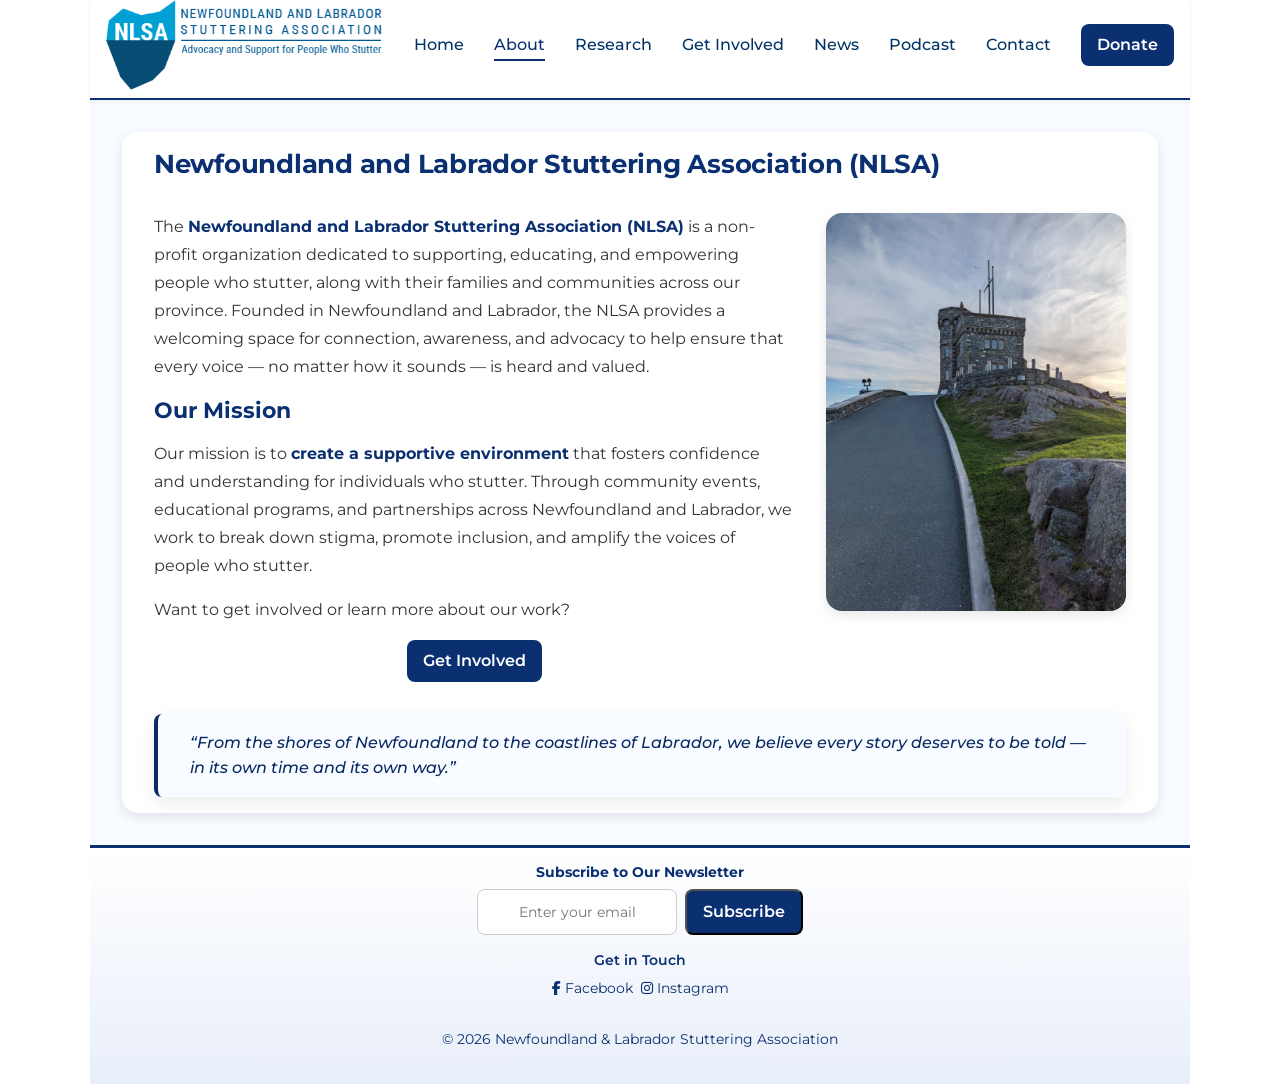
==== static/about.html @ 8cade49e "Enhance site SEO: add JSON-LD structured data" ====
<!doctype html>
<html lang="en">
  <head>
    <meta charset="UTF-8" />
    <meta name="viewport" content="width=device-width, initial-scale=1.0" />

    <!-- Core SEO Meta (About Page) -->
    <meta
      name="description"
      content="Learn about the Newfoundland and Labrador Stuttering Association (NLSA), a non-profit supporting people who stutter through advocacy, education, and community programs."
    />

    <meta
      name="author"
      content="Newfoundland and Labrador Stuttering Association"
    />

    <!-- <meta name="robots" content="index, follow" /> -->

    <!-- Open Graph (social sharing) -->
    <meta
      property="og:title"
      content="About NLSA | Newfoundland and Labrador Stuttering Association"
    />
    <meta
      property="og:description"
      content="Discover the mission, values, and community impact of the Newfoundland and Labrador Stuttering Association."
    />
    <meta
      name="keywords"
      content="stuttering, Newfoundland and Labrador, NLSA, speech support, stutter advocacy, nonprofit Canada"
    />

    <meta property="og:type" content="website" />
    <meta property="og:url" content="http://localhost:10023/about.html" />
    <meta
      property="og:image"
      content="http://localhost:10023/assets/imgs/SignalHill.jpg"
    />

    <!-- Twitter (X) -->
    <meta name="twitter:card" content="summary_large_image" />
    <meta name="twitter:title" content="About NLSA" />
    <meta
      name="twitter:description"
      content="Learn about NLSA’s mission to support people who stutter across Newfoundland and Labrador."
    />
    <meta
      name="twitter:image"
      content="http://localhost:10023/assets/imgs/SignalHill.jpg"
    />

    <meta name="theme-color" content="#0b3072" />
    <meta name="application-name" content="NLSA" />
    <link rel="canonical" href="http://localhost:10023/static/about.html" />

    <!-- Load Font Awesome & Google Fonts -->
    <link rel="preconnect" href="https://fonts.googleapis.com" />
    <link rel="preconnect" href="https://fonts.gstatic.com" crossorigin />
    <link
      rel="stylesheet"
      href="https://cdnjs.cloudflare.com/ajax/libs/font-awesome/6.4.2/css/all.min.css"
    />
    <link
      href="https://fonts.googleapis.com/css2?family=Montserrat:wght@400;500;600;700&display=swap"
      rel="stylesheet"
    />
    <!-- Load Custom CSS -->
    <link rel="stylesheet" href="assets/css/reset.css" />
    <link rel="stylesheet" href="assets/css/variables.css" />
    <link rel="stylesheet" href="assets/css/base.css" />
    <link rel="stylesheet" href="assets/css/layouts.css" />
    <link rel="stylesheet" href="assets/css/components.css" />
    <link rel="stylesheet" href="assets/css/navigation.css" />
    <link rel="stylesheet" href="assets/css/utilities.css" />

    <!-- Favicon -->
    <link
      rel="icon"
      type="image/png"
      sizes="32x32"
      href="assets/imgs/favicons/fav-icon-32.png"
    />

    <!-- Apple Touch Icons -->
    <link
      rel="apple-touch-icon"
      sizes="57x57"
      href="assets/imgs/favicons/fav-icon-57.png"
    />
    <link
      rel="apple-touch-icon"
      sizes="72x72"
      href="assets/imgs/favicons/fav-icon-72.png"
    />
    <link
      rel="apple-touch-icon"
      sizes="114x114"
      href="assets/imgs/favicons/fav-icon-114.png"
    />

    <!-- shortcuct icon-->
    <link rel="shortcut icon" href="assets/imgs/favicons/fav-icon-32.png" />

    <title>About - Newfoundland and Labrador Stuttering Association</title>
    <script type="application/ld+json">
      {
        "@context": "https://schema.org",
        "@type": "AboutPage",
        "name": "About NLSA",
        "url": "https://nlstuttering.ca/about.html",
        "about": {
          "@type": "NonprofitOrganization",
          "name": "Newfoundland and Labrador Stuttering Association"
        },
        "description": "Learn about the Newfoundland and Labrador Stuttering Association and its mission to support people who stutter."
      }
    </script>
  </head>

  <body>
    <a href="#primary" class="skip-link">Skip to content</a>

    <!-- ===== Navbar ===== -->
    <header class="site-header">
      <nav class="site-nav" aria-label="Main navigation">
        <div class="site-nav__inner">
          <!-- Tagline -->
          <div class="site-nav__tagline">
            <a href="index.html"
              ><img
                loading="lazy"
                src="assets/imgs/NLSA-logo.png"
                alt="Newfoundland and Labrador Stuttering Association logo"
            /></a>
          </div>

          <!-- Hamburger Menu -->
          <button
            class="hamburger"
            type="button"
            aria-label="Toggle main menu"
            aria-expanded="false"
            aria-controls="primary-menu"
          >
            <span></span>
            <span></span>
            <span></span>
          </button>

          <!-- Navigation Links -->
          <ul id="primary-menu" class="site-nav__list" inert aria-hidden="true">
            <li><a href="index.html" class="site-nav__link">Home</a></li>
            <li>
              <a
                href="about.html"
                class="site-nav__link active"
                aria-current="page"
                >About</a
              >
            </li>
            <li><a href="research.html" class="site-nav__link">Research</a></li>
            <li>
              <a href="get-involved.html" class="site-nav__link"
                >Get Involved</a
              >
            </li>
            <li><a href="news.html" class="site-nav__link">News</a></li>
            <li>
              <a
                href="https://somestutterluh.hcommons.org/"
                class="site-nav__link"
                target="_blank"
                rel="noopener noreferrer"
                aria-label="Podcast (opens in new tab)"
                >Podcast</a
              >
            </li>
            <li><a href="contact.html" class="site-nav__link">Contact</a></li>
            <li>
              <a
                href="https://www.canadahelps.org/en/charities/newfoundland-and-labrador-stuttering-association-inc/"
                class="btn btn--cta"
                target="_blank"
                rel="noopener noreferrer"
                aria-label="Donate (opens in new tab)"
                >Donate</a
              >
            </li>
          </ul>
        </div>
      </nav>
    </header>

    <div class="nav-backdrop"></div>

    <main id="primary" class="wrapper">
      <section
        class="split-panel split-panel--text"
        aria-labelledby="page-heading"
      >
        <h1 id="page-heading">
          Newfoundland and Labrador Stuttering Association (NLSA)
        </h1>
        <div class="text-image">
          <div class="text-image__content">
            <p>
              The
              <strong
                >Newfoundland and Labrador Stuttering Association (NLSA)</strong
              >
              is a non-profit organization dedicated to supporting, educating,
              and empowering people who stutter, along with their families and
              communities across our province. Founded in Newfoundland and
              Labrador, the NLSA provides a welcoming space for connection,
              awareness, and advocacy to help ensure that every voice — no
              matter how it sounds — is heard and valued.
            </p>

            <h2 class="u-mt-md u-mb-md">Our Mission</h2>
            <p>
              Our mission is to
              <strong>create a supportive environment</strong> that fosters
              confidence and understanding for individuals who stutter. Through
              community events, educational programs, and partnerships across
              Newfoundland and Labrador, we work to break down stigma, promote
              inclusion, and amplify the voices of people who stutter.
            </p>

            <p>Want to get involved or learn more about our work?</p>
            <p class="u-text-center">
              <a href="get-involved.html" class="btn btn--primary u-lift">
                Get Involved
              </a>
            </p>
          </div>

          <div class="text-image__media">
            <img
              loading="lazy"
              src="assets/imgs/SignalHill.jpg"
              alt="Signal Hill in St. John's, Newfoundland"
            />
          </div>
        </div>

        <blockquote>
          “From the shores of Newfoundland to the coastlines of Labrador, we
          believe every story deserves to be told — in its own time and its own
          way.”
        </blockquote>
      </section>
    </main>

    <footer>
      <!-- Newsletter Subscription -->
      <div class="wrapper footer-inner">
        <!-- Newsletter -->
        <div>
          <h2 class="footer__title">Subscribe to Our Newsletter</h2>
          <form
            class="form-inline"
            action="https://formspree.io/f/mabcdxyz"
            method="POST"
          >
            <label for="footer-email" class="visually-hidden"
              >Email address</label
            >
            <input
              class="form-input"
              id="footer-email"
              name="email"
              type="email"
              placeholder="Enter your email"
              required
            />
            <button
              class="btn btn--primary"
              type="submit"
              aria-label="Subscribe to our newsletter"
            >
              Subscribe
            </button>
          </form>
        </div>

        <!-- Socials -->
        <div>
          <h3 class="footer__title">Get in Touch</h3>
          <div class="social-icons">
            <a
              href="https://www.facebook.com/groups/535643736920153/"
              aria-label="Get in touch with us through Facebook"
              ><i class="fab fa-facebook-f" aria-hidden="true"></i> Facebook</a
            >
            <a
              href="https://www.instagram.com/nlstuttering/"
              aria-label="Get in touch with us through Instagram"
              ><i class="fab fa-instagram" aria-hidden="true"></i> Instagram</a
            >
          </div>
        </div>
        <div class="footer__bottom">
          <p class="footer__text">
            &copy; 2026 Newfoundland &amp; Labrador Stuttering Association
          </p>
        </div>
      </div>
    </footer>

    <script src="assets/js/scripts.js"></script>
  </body>
</html>
---- static/assets/css/variables.css ----
/* ================== 2. Variables ================== */
:root {
  /*-------------------Colours ------------------------ */
  --primary: #0b3072;
  --primary-dark: #092a63;
  --accent: #029fd4;
  --text: #333;
  --text-muted: #666;
  --bg-light: #f8fbff;
  --white: #fff;
  --black: #000;
  --border: #ccc;

  /*--------------------Font Sizes --------------------*/
  --text-xs: 0.8125rem;
  --text-sm: 0.875rem;
  --text-base: 1rem;
  --text-md: 1.0625rem;
  --text-lg: 1.125rem;
  --text-xl: 1.25rem;
  --text-2xl: 1.375rem;
  --text-3xl: 1.625rem;

  /* -------------------Font Weights ------------------ */
  --fw-regular: 400;
  --fw-medium: 500;
  --fw-semibold: 600;
  --fw-bold: 700;

  /*--------------------Line Height ------------------ */
  --lh-tight: 1.25;
  --lh-snug: 1.3;
  --lh-normal: 1.4;
  --lh-base: 1.6;
  --lh-relaxed: 1.75;

  /* --------------- Border Radius ------------------- */
  --radius: 1rem;
  --radius-sm: 8px;

  /* -----------------------Borders ------------------- */
  --border-thick: 0.25rem;
  --border-dotted: 1px dotted var(--border);

  /* ---------------- Shadows ------------------------- */
  --shadow-sm: 0 2px 6px rgba(0, 0, 0, 0.05);
  --shadow: 0 4px 12px rgba(0, 0, 0, 0.1);
  --shadow-md: 0 6px 18px rgba(0, 0, 0, 0.08);
  --shadow-lg: 0 10px 15px rgba(0, 0, 0, 0.1), 0 4px 6px rgba(0, 0, 0, 0.05);

  /* semantic aliases */
  --shadow-card: var(--shadow);
  --shadow-quote: var(--shadow-md);
  --shadow-elevated: var(--shadow-lg);

  /* ----------------------- Spaces ----------------- */
  --space-xs: 0.25rem;
  --space-sm: 0.5rem;
  --space-small-plus: 0.75rem;
  --space-md: 1rem;
  --space-md-plus: 1.5rem;
  --space-lg: 2rem;
  --space-xlg: 4rem;

  /*------------------Icons Sizes --------------------*/
  --icon-sm: 1rem;
  --icon-md: 1.5rem;
  --icon-lg: 2.5rem;

  /*--------------------Content-----------------------*/
  --content-narrow: 37.5rem;

  /*--------------------Z-Index-----------------------*/
  --z-base: 1;
  --z-dropdown: 100;
  --z-overlay: 1000;
  --z-modal: 2000;

  /*------------------Motion---------------------*/
  --ease-standard: ease;
  --ease-in-out: ease-in-out;

  --ease-out-soft: cubic-bezier(0.22, 1, 0.36, 1);
  --ease-in-soft: cubic-bezier(0.4, 0, 0.2, 1);

  --motion-fast: 180ms;
  --motion-smooth: 320ms;
  --mootion-delay: 60ms;

  --transition-fast: var(--motion-fast) var(--ease-standard);
  --transition-base: 0.25s var(--ease-standard);
  --transition-slow: 0.35s var(--ease-standard);
  --transition-slower: 0.42s var(--ease-standard);

  --float-speed: 2s;

  /* -------------------Others -----------------------*/
  --drawer-width: 280px;
}
---- static/assets/css/base.css ----
/* ================== 3. Base (HTML elements) =================== */
@media (prefers-reduced-motion: no-preference) {
  html {
    scroll-behavior: smooth;
  }
}

abbr {
  text-decoration: none;
  border-bottom: var(--border-dotted);
  cursor: help;
}

body {
  background: var(--white);
  color: var(--text);
  font-family: 'Montserrat', sans-serif;
  line-height: var(--lh-base);
  font-size: var(--text-base);
}

body.menu-open {
  position: fixed;
  width: 100%;
  overscroll-behavior: none;
}

img {
  max-width: 100%;
  display: block;
}

section {
  margin-bottom: var(--space-lg);
}

section:last-of-type {
  margin-bottom: 0;
}

ul,
ol {
  margin-bottom: var(--space-md);
}

/* --- Typography --- */

/* ================== Headings ================== */

h1 {
  font-size: var(--text-3xl);
  font-weight: var(--fw-bold);
  color: var(--primary);
  line-height: var(--lh-tight);
  margin-bottom: var(--space-md);
  letter-spacing: -0.01em;
}

h2 {
  font-size: var(--text-2xl);
  font-weight: var(--fw-bold);
  color: var(--primary);
  line-height: var(--lh-tight);
  margin-bottom: var(--space-sm);
}

h3 {
  font-size: var(--text-xl);
  font-weight: var(--fw-semibold);
  color: var(--primary);
  line-height: var(--lh-snug);
  margin-bottom: var(--space-sm);
}

h4 {
  font-size: var(--text-lg);
  font-weight: var(--fw-semibold);
  color: var(--primary);
  line-height: var(--lh-normal);
}

h5 {
  font-size: var(--text-md);
  font-weight: var(--fw-medium);
  color: var(--primary);
  line-height: var(--lh-normal);
}

h6 {
  font-size: var(--text-sm);
  font-weight: var(--fw-medium);
  color: var(--primary);
  line-height: var(--lh-normal);
}

p {
  font-size: var(--text-base);
  line-height: var(--lh-relaxed);
  max-width: 68ch;
  margin-bottom: var(--space-md);
}

strong {
  color: var(--primary);
}

a {
  color: inherit;
  text-decoration: none;
}

@media (max-width: 768px) {
  #page-heading {
    text-align: center;
  }
}

::selection {
  background: var(--accent);
  color: var(--white);
}
---- static/assets/css/layouts.css ----
/* --- main --- */
main {
  display: block;
  background-color: var(--bg-light);
  padding: var(--space-lg) 0;
}

/* --- wrapper --- */
.wrapper {
  max-width: 1100px;
  margin: 0 auto;
  padding-inline: var(--space-lg);
}

@media (max-width: 768px) {
  .wrapper p {
    text-align: left;
  }
}

/* --- layout grid system --- */
.layout-grid {
  display: grid;
  grid-template-columns: repeat(12, 1fr);
  gap: var(--space-lg);
  align-items: stretch;
}

/* --- columns --- */
.layout-grid > .col-12 {
  grid-column: span 12;
}
.layout-grid > .col-8 {
  grid-column: span 8;
}
.layout-grid > .col-7 {
  grid-column: span 7;
}
.layout-grid > .col-6 {
  grid-column: span 6;
}
.layout-grid > .col-5 {
  grid-column: span 5;
}
.layout-grid > .col-4 {
  grid-column: span 4;
}

/* --- cards --- */
.layout-grid__item {
  display: flex;
  flex-direction: column;
  align-items: center;

  text-align: center;
  background: var(--white);
  padding: var(--space-md);
  border-radius: var(--radius);
  box-shadow: var(--shadow);

  transition:
    box-shadow var(--transition-base),
    transform var(--transition-base);
}

.layout-grid__item:hover {
  transform: translateY(-4px);
  box-shadow: var(--shadow-lg);
}

.layout-grid__item img {
  width: 100%;
  max-width: 300px;
  height: auto;
}

.layout-grid__item h2 {
  text-align: center;
}

.layout-grid__item p {
  line-height: var(--lh-base);
  text-align: center; /* unified with card design */
  flex-grow: 1;
}

/* --- tablet --- */
@media (max-width: 768px) {
  .layout-grid {
    grid-template-columns: repeat(2, 1fr);
  }

  .layout-grid__item {
    grid-column: auto;
  }

  .layout-grid > .col-5,
  .layout-grid > .col-7 {
    grid-column: span 1;
  }

  .layout-grid__item img {
    max-width: 210px;
  }
}

/* --- mobile --- */
@media (max-width: 375px) {
  .layout-grid {
    grid-template-columns: 1fr;
  }

  .layout-grid__item {
    grid-column: 1 / -1;
  }
}
---- static/assets/css/components.css ----
/* ============== 5. Components (reusable blocks) =============== */

/* --- Announcement --- */
.announcement {
  display: flex;
  align-items: center;
  gap: var(--space-lg);

  background: var(--primary);
  color: var(--white);

  padding: var(--space-md) var(--space-lg);

  border-radius: var(--radius);
  box-shadow: var(--shadow);
}

.announcement__icon {
  flex-shrink: 0;
}

.announcement__icon svg {
  width: var(--icon-lg);
  height: var(--icon-lg);
  stroke: currentColor;
}

/* Content grows (like split-panel content) */
.announcement__content {
  flex: 1;
  display: flex;
  flex-direction: column;
  gap: var(--space-xs);
}

.announcement__content p {
  color: var(--white);
}

/* CTA */
.announcement__actions {
  flex-shrink: 0;
}

.announcement__content > h2 {
  color: var(--white);
}

.announcement--primary {
  background: var(--primary);
  color: var(--white);
}

.announcement--accent {
  background: var(--accent);
  color: var(--white);
}

.announcement--light {
  background: var(--bg-light);
  color: var(--primary);
}

/* Centered version */
.announcement--center {
  flex-direction: column;
  text-align: center;
}

/* Compact version */
.announcement--compact {
  padding: var(--space-md) var(--space-md-plus);
}

@media (max-width: 768px) {
  /* --- announcement ---*/
  .announcement {
    display: grid;
    grid-template-columns: auto 1fr;

    text-align: center;
    gap: var(--space-md);

    justify-content: center;
    align-items: center;

    padding: var(--space-lg); /* slightly tighter for mobile */
  }

  .announcement__icon {
    grid-column: 1;
    grid-row: 1;
    align-self: center;
  }

  .announcement__content {
    grid-column: 2;
    grid-row: 1;
    align-self: center;
  }

  .announcement__actions {
    grid-column: 1 / -1;
    text-align: center;
  }
}

@media (max-width: 375px) {
  .announcement {
    gap: var(--space-sm);
  }

  .announcement__icon {
    display: none;
  }

  .announcement__content {
    text-align: center;
  }
}

/* --- Blockquote --- */
blockquote {
  padding: var(--space-md) var(--space-lg);
  border-left: var(--border-thick) solid var(--primary-dark);
  background-color: var(--bg-light);
  border-radius: var(--radius-sm);

  color: var(--primary-dark);
  font-style: italic;
  font-weight: var(--fw-medium);

  box-shadow: var(--shadow-quote);
}

blockquote cite {
  display: inline-block;
  font-style: normal;
  color: var(--primary);
  font-size: var(--text-base);
  opacity: 0.8;
}

/* --- Buttons --- */

.btn {
  display: inline-block;
  padding: var(--space-sm) var(--space-md);
  border-radius: var(--radius-sm);
  font-weight: var(--fw-semibold);
  text-align: center;
  line-height: var(--lh-base);
  transition: var(--transition-base);
}

.btn--primary {
  background: var(--primary);
  color: var(--white);
}

.btn--secondary {
  background: var(--white);
  color: var(--primary);
}

.btn--cta:hover {
  background: var(--accent);
  color: var(--black);
  transform: translateY(-2px);
}

.btn--cta,
.btn--nlsa {
  background: var(--primary);
  color: var(--white);
}

button,
.btn {
  cursor: pointer;
}

/* --- callouts ---*/
.callout {
  margin: var(--space-lg) 0;

  padding: var(--space-md) var(--space-lg);
  border-left: 4px solid var(--primary-dark);

  border-radius: var(--radius-sm);

  font-style: italic;
  font-weight: var(--fw-medium);

  box-shadow: var(--shadow-quote);
}

.callout--bg-white {
  background-color: var(--white);
  color: var(--primary-dark);
}

.callout ul {
  list-style: disc;
  padding-left: var(--space-lg);
  margin-top: var(--space-sm);
}

.callout a:not(.btn) {
  text-decoration: underline;
}

.callout a:not(.btn):hover {
  text-decoration-thickness: 2px;
}

@media (max-width: 768px) {
  .callout ul {
    padding-left: var(--space-md);
  }
}

/* --- figure  --- */

.figure {
  margin: var(--space-lg) auto;
  text-align: center;
  max-width: var(--content-narrow);
}

.figure img {
  width: 100%;
  height: auto;
  border-radius: var(--radius);
  box-shadow: var(--shadow);
}

.figure figcaption {
  margin-top: var(--space-sm);
  font-size: var(--text-sm);
  color: var(--text-muted, #666);
  font-style: italic;
}

/* --- footer --- */

.footer-inner {
  display: flex;
  flex-direction: column;
  justify-content: center;
  align-items: center;
  gap: var(--space-md);

  padding: var(--space-md) 0;
  text-align: center;

  background: linear-gradient(to top, #e8eef9 0%, #fff 100%);
  border-top: 3px solid var(--primary);
}

.footer__title {
  font-size: var(--text-sm);
}

.form-inline {
  display: flex;
  gap: var(--space-sm);
  flex-wrap: wrap;
  justify-content: start;
  margin-top: var(--space-sm);
}

.form-input {
  padding: var(--space-sm) var(--space-sm);
  border: 1px solid var(--border, #ccc);
  border-radius: var(--radius-sm);
  width: 12.5rem;
  font-size: var(--text-sm);
  text-align: center;
}

.footer__text {
  color: var(--primary);
  font-size: var(--text-sm);
  margin-top: var(--space-sm);
}

@media (max-width: 375px) {
  .footer__text {
    max-width: 290px;
  }

  .form-inline .btn--nlsa,
  .form-input {
    font-size: var(--text-sm);
  }
}

/* --- Social Icons --- */
.social-icons {
  display: flex;
  gap: var(--space-sm);
  margin: var(--space-xs) 0;
}

.social-icons a {
  font-size: var(--text-sm);
  color: var(--primary);
  text-decoration: none;
  transition: color var(--transition-base);
}

.social-icons a:hover {
  color: var(--primary-dark);
  text-decoration: underline;
}

.social-icons--center {
  justify-content: center;
  align-items: center;
}

/* --- Split Panel --- */
.split-panel {
  display: grid;
  align-items: center;
  grid-template-columns: var(--split-ratio, 1fr 1fr);
  gap: var(--space-md);

  background: var(--white);
  padding: var(--space-md) var(--space-lg);
  border-radius: var(--radius);
  box-shadow: var(--shadow);
}

.split-panel__inner {
  max-width: var(--content-width, 1200px);
  margin: 0 auto;
  padding: var(--space-lg);
}

.split-panel--67-33 {
  --split-ratio: 2fr 1fr;
}

.split-panel--50-50 {
  --split-ratio: 1fr 1fr;
}

/* Text-only variant */
.split-panel--text {
  grid-template-columns: 1fr;
}

.split-panel--hero h1 {
  text-align: center;
}

.split-panel--hero .btn,
.split-panel--center .btn {
  display: block;
  width: fit-content;
  margin: var(--space-md) auto 0;
}

.split-panel--center h2,
.split-panel--center p {
  text-align: center;
}

.split-panel--text p {
  max-width: none;
}

/* --- Image inside split-panel --- */
/* Content block */
.split-panel__content {
  max-width: 35em;
}
.split-panel__media img {
  width: min(600px, 90%);
  margin: 0 auto;
  height: auto;
}

@media (max-width: 768px) {
  /* --- split-panel --- */
  .split-panel {
    grid-template-columns: 1fr;
    padding: var(--space-lg);

    gap: var(--space-sm);
  }

  .split-panel__media img {
    width: min(330px, 90%);
    margin: 0 auto;
    height: auto;
  }
}

/* =========================
   Text + Image Layout
   ========================= */

.text-image {
  display: grid;
  grid-template-columns: 1fr minmax(240px, 300px);
  gap: var(--space-lg);
  align-items: start;
}

/* -------------------------
   Image styling (shared)
-------------------------- */
.text-image__media img {
  width: 100%;
  height: auto;
  max-width: 300px;
  border-radius: var(--radius);
  box-shadow: var(--shadow);
  display: block;
}

.text-image__media .btn {
  display: block;
  width: fit-content;
  margin: var(--space-md) auto 0;
}

/* Ensure text behaves nicely in grid */
.text-image__content {
  min-width: 0;
}

/* Remove default top margin on first paragraph */
.text-image__content p:first-child {
  margin-top: 0;
}

.text-image__content ul {
  list-style: disc;
  padding-left: var(--space-lg);
  margin: var(--space-md) 0;
}

.text-image__content ul li {
  margin-bottom: var(--space-small-plus);
}

/* -------------------------
   Reverse layout
   (image left, text right)
-------------------------- */
.text-image--reverse {
  direction: rtl;
}

.text-image--reverse > * {
  direction: ltr;
}

/* -------------------------
   Responsive (mobile)
-------------------------- */

.text-image--wrap::after {
  content: '';
  display: table;
  clear: both;
}

@media (min-width: 769px) {
  .text-image--wrap {
    display: block; /* override grid */
  }

  .text-image--wrap .text-image__media {
    float: right;
    margin: 0 0 var(--space-md) var(--space-lg);
    max-width: 300px;
  }

  .text-image--wrap .text-image__media img {
    width: 100%;
    height: auto;
    display: block;
  }
}

@media (max-width: 768px) {
  .text-image {
    grid-template-columns: 1fr;
    gap: var(--space-xl);
  }

  .text-image__media {
    justify-self: center;
    margin-block: var(--space-lg);
  }

  .text-image__media img {
    max-width: 300px;
  }
}
---- static/assets/css/navigation.css ----
/* ================== Navigation ================== */

.nav-backdrop {
  position: fixed;
  inset: 0;

  background: rgba(0, 0, 0, 0.45);

  opacity: 0;
  visibility: hidden;
  transform: scale(1.02);

  backdrop-filter: blur(0px);

  transition:
    opacity var(--motion-smooth) 60ms,
    transform var(--motion-smooth) 60ms,
    backdrop-filter var(--motion-smooth) 60ms,
    visibility 0s linear calc(var(--motion-smooth) + var(--motion-delay));

  z-index: 800;
  pointer-events: none;

  will-change: opacity, transform, backdrop-filter;
}

.nav-backdrop.is-open {
  opacity: 1;
  visibility: visible;
  transform: scale(1);

  backdrop-filter: blur(4px);
  -webkit-backdrop-filter: blur(4px); /* Safari */
}

.nav-backdrop.is-open,
.nav-backdrop.is-closing {
  pointer-events: auto;
}

/* --- Hamburger --- */
.hamburger {
  display: none;
  position: relative;
  align-items: center;
  margin-left: auto; /* pushes to right */
  z-index: 1100; /* above drawer */

  width: 44px;
  height: 44px;

  overflow: visible;
  padding: 12px;
  min-width: 50px;
  min-height: 50px;
  border: none;
  background: transparent;
  cursor: pointer;
}

.hamburger:focus-visible {
  outline: 2px solid var(--accent);
  outline-offset: 3px;
}

.hamburger span {
  display: block;
  position: absolute;
  left: 50%;
  width: 28px; /* controls length */
  height: 3px; /* controls thickness */
  background: var(--primary);
  border-radius: 2px;
  transition:
    opacity var(--motion-fast),
    transform var(--motion-smooth) var(--ease-smooth);
  transform-origin: center;
  will-change: transform;
}

/* ---Position the 3 bars --- */
.hamburger span:nth-child(1) {
  top: 12px;
  transform: translateX(-50%);
}

.hamburger span:nth-child(2) {
  top: 20px;
  transform: translateX(-50%);
}

.hamburger span:nth-child(3) {
  top: 28px;
  transform: translateX(-50%);
}

/* --- Animate to X on open --- */
.hamburger.is-open span:nth-child(1) {
  top: 20px;
  transform: translateX(-50%) rotate(45deg);
}

.hamburger.is-open span:nth-child(2) {
  opacity: 0;
}

.hamburger.is-open span:nth-child(3) {
  top: 20px;
  transform: translateX(-50%) rotate(-45deg);
}

@media (max-width: 768px) {
  .hamburger {
    display: flex;
  }
}

/* --- header --- */
.site-header {
  position: sticky;
  top: 0;
  z-index: 2000;
  background: var(--white);
}

/* --- site nav --- */
.site-nav {
  position: relative;
  z-index: 100;
  width: 100%;
  background: var(--white);
}

.site-nav ul,
.site-nav ol {
  list-style: none;
  padding: 0;
  margin: 0;
}

/* --- Inner container --- */
.site-nav__inner {
  display: flex;
  align-items: center;
  justify-content: space-between;
  gap: var(--space-md);

  max-width: 1100px;
  min-height: clamp(70px, 10vw, 100px);
  margin: 0 auto;
  padding: 0 var(--space-md) var(--space-sm);

  border-bottom: 2px solid var(--primary);
  box-shadow: var(--shadow-sm);
}

/* --- Tagline --- */
.site-nav__tagline {
  margin-right: auto;
  max-width: 380px;

  display: flex;
  align-items: center;

  transition: transform var(--motion-smooth) var(--ease-smooth);
  will-change: transform;
}

.site-nav__tagline img {
  height: clamp(56px, 8vw, 90px);
  width: auto;
  display: block;
  margin-bottom: var(--mb);

  transition:
    transform var(--transition-base),
    opacity var(--transition-base);
}

.site-nav__tagline:hover img {
  transform: scale(1.05);
}

/* --- Nav list --- */
.site-nav__list {
  display: flex;
  align-items: center;
  gap: clamp(16px, 3vw, 30px);

  contain: layout paint;

  transition: transform var(--motion-smooth) var(--ease-out-soft);

  will-change: transform;
  outline: none;
  -webkit-overflow-scrolling: touch;
  overscroll-behavior: contain;
}

.site-nav__list.is-closing {
  transition: transform var(--motion-smooth) var(--ease-in-soft);
}

/* --- Links --- */
.site-nav__link {
  position: relative;
  display: inline-block;
  color: #003366;
  font-weight: 500;
  white-space: nowrap;
  padding: 0.5rem 0;

  transition:
    color var(--transition-base),
    transform var(--transition-fast);
}

/* --- Underline animation --- */
.site-nav__link::after {
  content: '';
  position: absolute;
  left: 0;
  bottom: 0.3em;

  width: 0;
  height: 2px;

  background: var(--primary);
  transition: width var(--transition-base);
}

.site-nav__link:hover,
.site-nav__link.active {
  color: var(--primary);
}

.site-nav__link:hover::after,
.site-nav__link.active::after {
  width: 100%;
}

.site-nav__link:focus-visible {
  outline: 2px solid var(--accent);
  outline-offset: 2px;
}

.site-nav__link:active {
  transform: translateY(0);
}

@media (min-width: 769px) {
  .site-nav__list {
    margin-right: var(--space-sm);
  }
}

@media (max-width: 768px) {
  body.menu-open .site-nav__tagline {
    transform: translateX(-60%);
  }

  .site-nav__inner {
    position: relative;
  }

  .site-nav__tagline {
    position: absolute;
    left: 50%;
    transform: translateX(-50%);
    margin-right: 0; /* override desktop behavior */
  }

  .site-nav__link.active::after {
    height: 3px;
  }

  .site-nav__list {
    position: fixed;
    top: 0;
    right: 0;
    bottom: 0;

    width: min(var(--drawer-width), 90vw);
    max-width: 85vw;

    height: 100dvh;

    display: flex;
    flex-direction: column;
    gap: var(--space-sm);

    padding: var(--space-md);

    background: var(--white);
    box-shadow: var(--shadow-lg);

    transform: translateX(102%);
    transition: transform var(--motion-smooth);

    -webkit-overflow-scrolling: touch;

    z-index: 1000;
    overflow-y: auto;
    opacity: 0.98;
  }

  .site-nav__list.is-open {
    opacity: 1;
    transform: translateX(0) translateZ(0);
  }

  /* --- reset items --- */
  .site-nav__list > li {
    opacity: 0;
    transform: translateX(20px);
    transition:
      opacity var(--transition-slower),
      transform var(--motion-smooth);
  }

  /* --- open state --- */
  .site-nav__list.is-open > li {
    opacity: 1;
    transform: translateX(0) translateZ(0);
  }

  /* --- stagger --- */
  .site-nav__list.is-open > li:nth-child(1) {
    transition-delay: 40ms;
  }
  .site-nav__list.is-open > li:nth-child(2) {
    transition-delay: 70ms;
  }
  .site-nav__list.is-open > li:nth-child(3) {
    transition-delay: 100ms;
  }
  .site-nav__list.is-open > li:nth-child(4) {
    transition-delay: 130ms;
  }
  .site-nav__list.is-open > li:nth-child(5) {
    transition-delay: 160ms;
  }
  .site-nav__list.is-open > li:nth-child(6) {
    transition-delay: 190ms;
  }

  /* --- stagger reverse (on close) --- */
  .site-nav__list.is-closing > li:nth-child(1) {
    transition-delay: 190ms;
  }
  .site-nav__list.is-closing > li:nth-child(2) {
    transition-delay: 160ms;
  }
  .site-nav__list.is-closing > li:nth-child(3) {
    transition-delay: 130ms;
  }
  .site-nav__list.is-closing > li:nth-child(4) {
    transition-delay: 100ms;
  }
  .site-nav__list.is-closing > li:nth-child(5) {
    transition-delay: 70ms;
  }
  .site-nav__list.is-closing > li:nth-child(6) {
    transition-delay: 40ms;
  }
}

.site-nav__list.is-closing > li {
  transition:
    opacity var(--transition-base),
    transform var(--motion-smooth);
}

@media (prefers-reduced-motion: reduce) {
  .site-nav__list,
  .site-nav__list a,
  .nav-backdrop,
  .hamburger span {
    transition: none !important;
  }
}
---- static/assets/css/utilities.css ----
/* ============== 6. Utilities (helpers/overrides) ============== */

/* ====================== Alignments ===================== */

.u-text-center {
  text-align: center;
}

/* ================== Spacing Utilities ================== */

/* Margin top */
.u-mt-xs {
  margin-top: var(--space-xs);
}
.u-mt-sm {
  margin-top: var(--space-sm);
}
.u-mt-md {
  margin-top: var(--space-md);
}
.u-mt-lg {
  margin-top: var(--space-lg);
}
.u-mt-xl {
  margin-top: var(--space-xlg);
}

/* Margin bottom */
.u-mb-xs {
  margin-bottom: var(--space-xs);
}
.u-mb-sm {
  margin-bottom: var(--space-sm);
}
.u-mb-md {
  margin-bottom: var(--space-md);
}
.u-mb-lg {
  margin-bottom: var(--space-lg);
}
.u-mb-xl {
  margin-bottom: var(--space-xlg);
}

.u-float {
  filter: drop-shadow(0 10px 25px rgba(11, 48, 114, 0.2));
  animation:
    pulse-scale var(--float-speed) var(--ease-in-out) infinite,
    float-up var(--float-speed) var(--ease-in-out) infinite;
}

@keyframes float-up {
  0% {
    transform: translateY(0);
  }
  50% {
    transform: translateY(-6px);
  }
  100% {
    transform: translateY(0);
  }
}

@keyframes pulse-scale {
  0% {
    transform: scale(1);
  }
  50% {
    transform: scale(1.03);
  }
  100% {
    transform: scale(1);
  }
}

@media (prefers-reduced-motion: reduce) {
  .u-float {
    animation: none;
  }
}

.u-lift {
  display: inline-block;
  transition: transform var(--transition-fast);
}

.u-lift:hover {
  transform: translateY(-2px);
}

/* Accessibility */
.visually-hidden {
  position: absolute;
  width: 1px;
  height: 1px;
  padding: 0;
  margin: -1px;
  overflow: hidden;
  clip: rect(0, 0, 0, 0);
  white-space: nowrap;
  border: 0;
}

.skip-link {
  position: fixed;
  top: 0;
  left: 50%;
  transform: translate(-50%, -150%);

  background: var(--primary);
  color: var(--white);

  padding: 0.75rem 1.25rem;
  border-radius: 0 0 var(--radius-sm) var(--radius-sm);

  text-decoration: none;
  font-weight: 600;

  z-index: 9999;

  transition:
    transform 0.35s cubic-bezier(0.22, 1, 0.36, 1),
    opacity var(--transition-base);
  opacity: 0;
}

/* --- Show on focus --- */
.skip-link:focus,
.skip-link:focus-visible {
  transform: translate(-50%, 0);
  opacity: 1;
}

/* --- Typography --- */
[class^='font-weight-'] {
  font-size: var(--text-base);
  line-height: var(--lh-base);
  color: var(--primary);
  margin-bottom: var(--space-md);
}

.font-weight-regular {
  font-weight: var(--fw-regular);
}

.font-weight-medium {
  font-weight: var(--fw-medium);
}

.font-weight-semibold {
  font-weight: var(--fw-semibold);
}

.font-weight-bold {
  font-weight: var(--fw-bold);
}

.text-sm {
  font-size: var(--text-sm);
}
.text-base {
  font-size: var(--text-base);
}
.text-lg {
  font-size: var(--text-lg);
}

.text-muted {
  color: rgba(0, 0, 0, 0.7);
}
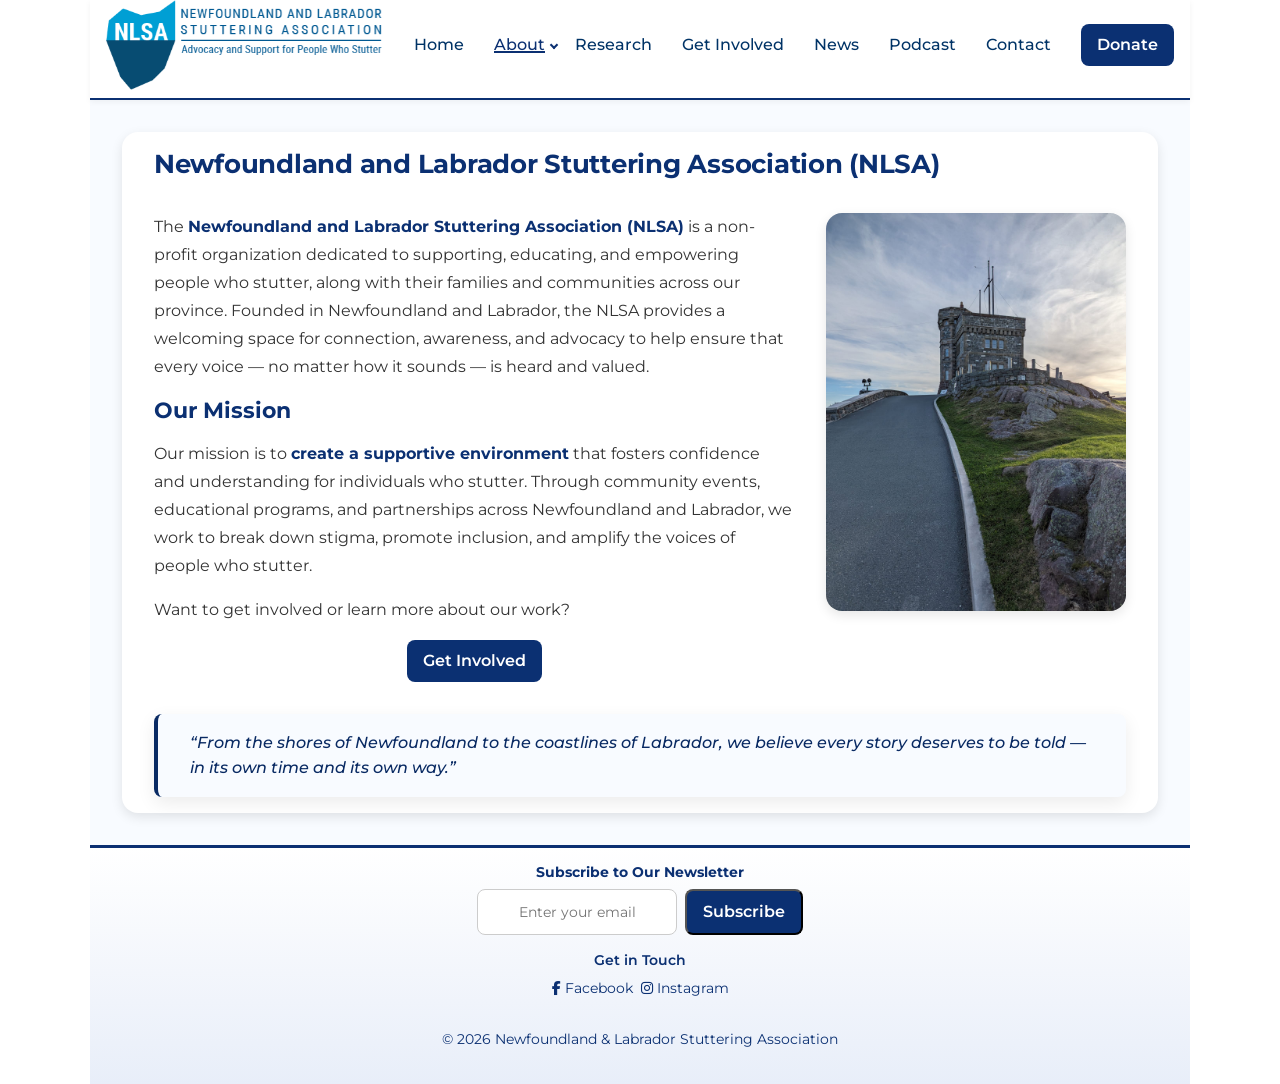
==== commit a2192ef0: "add second-tire submenu to all pages Co-authored-by: Copilot <copilot@github.com>" ====
--- a/static/about.html
+++ b/static/about.html
@@ -150,22 +150,56 @@
 
           <!-- Navigation Links -->
           <ul id="primary-menu" class="site-nav__list" inert aria-hidden="true">
-            <li><a href="index.html" class="site-nav__link">Home</a></li>
-            <li>
+            <li>
+              <a href="index.html" class="site-nav__link">
+                <span class="link-text">Home</span>
+              </a>
+            </li>
+
+            <!-- DROPDOWN ITEM -->
+            <li class="site-nav__item has-submenu">
               <a
-                href="about.html"
-                class="site-nav__link active"
+                href="#"
+                class="site-nav__link active submenu-toggle"
                 aria-current="page"
-                >About</a
-              >
-            </li>
-            <li><a href="research.html" class="site-nav__link">Research</a></li>
+                ><span class="link-text">About</span></a
+              >
+
+              <ul id="submenu-about" class="submenu" aria-label="About submenu">
+                <li>
+                  <a href="about.html" class="submenu__link"
+                    ><span class="link-text">Overview</span></a
+                  >
+                </li>
+                <li>
+                  <a href="team.html" class="submenu__link"
+                    ><span class="link-text">Our Team</span></a
+                  >
+                </li>
+                <li>
+                  <a href="history.html" class="submenu__link"
+                    ><span class="link-text">History</span></a
+                  >
+                </li>
+              </ul>
+            </li>
+
+            <li>
+              <a href="research.html" class="site-nav__link"
+                ><span class="link-text">Research</span></a
+              >
+            </li>
             <li>
               <a href="get-involved.html" class="site-nav__link"
-                >Get Involved</a
-              >
-            </li>
-            <li><a href="news.html" class="site-nav__link">News</a></li>
+                ><span class="link-text">Get Involved</span></a
+              >
+            </li>
+            <li>
+              <a href="news.html" class="site-nav__link"
+                ><span class="link-text">News</span></a
+              >
+            </li>
+
             <li>
               <a
                 href="https://somestutterluh.hcommons.org/"
@@ -173,10 +207,17 @@
                 target="_blank"
                 rel="noopener noreferrer"
                 aria-label="Podcast (opens in new tab)"
-                >Podcast</a
-              >
-            </li>
-            <li><a href="contact.html" class="site-nav__link">Contact</a></li>
+              >
+                <span class="link-text"> Podcast </span>
+              </a>
+            </li>
+
+            <li>
+              <a href="contact.html" class="site-nav__link"
+                ><span class="link-text">Contact</span></a
+              >
+            </li>
+
             <li>
               <a
                 href="https://www.canadahelps.org/en/charities/newfoundland-and-labrador-stuttering-association-inc/"
@@ -239,7 +280,7 @@
             <img
               loading="lazy"
               src="assets/imgs/SignalHill.jpg"
-              alt="Signal Hill in St. John's, Newfoundland"
+              alt="Signal Hill overlooking St. John's Newfoundland, a symbol of Newfoundland and Labrador community identity"
             />
           </div>
         </div>
--- a/static/assets/css/navigation.css
+++ b/static/assets/css/navigation.css
@@ -121,12 +121,13 @@
   top: 0;
   z-index: 2000;
   background: var(--white);
+  overflow: visible;
 }
 
 /* --- site nav --- */
 .site-nav {
   position: relative;
-  z-index: 100;
+  z-index: auto;
   width: 100%;
   background: var(--white);
 }
@@ -187,8 +188,6 @@
   align-items: center;
   gap: clamp(16px, 3vw, 30px);
 
-  contain: layout paint;
-
   transition: transform var(--motion-smooth) var(--ease-out-soft);
 
   will-change: transform;
@@ -204,39 +203,102 @@
 /* --- Links --- */
 .site-nav__link {
   position: relative;
-  display: inline-block;
+  display: inline-flex;
+  align-items: center;
   color: #003366;
   font-weight: 500;
   white-space: nowrap;
   padding: 0.5rem 0;
 
+  line-height: 1;
+
   transition:
     color var(--transition-base),
     transform var(--transition-fast);
 }
 
 /* --- Underline animation --- */
-.site-nav__link::after {
+.site-nav__link:hover,
+.site-nav__link.active {
+  color: var(--primary);
+}
+
+/* ================== Unified underline (text-only) ================== */
+
+.link-text {
+  position: relative;
+  display: inline-block;
+}
+
+.link-text::after {
   content: '';
   position: absolute;
   left: 0;
-  bottom: 0.3em;
-
-  width: 0;
+  bottom: 0;
+
+  width: 100%;
   height: 2px;
-
   background: var(--primary);
-  transition: width var(--transition-base);
-}
-
-.site-nav__link:hover,
-.site-nav__link.active {
-  color: var(--primary);
-}
-
-.site-nav__link:hover::after,
-.site-nav__link.active::after {
+
+  transform: scaleX(0);
+  transform-origin: left;
+
+  transition: transform var(--transition-base);
+}
+
+/* Works for ALL links */
+.site-nav__link:hover .link-text::after,
+.site-nav__link:focus .link-text::after,
+.site-nav__link:focus-visible .link-text::after,
+.site-nav__link.active .link-text::after,
+.site-nav__link[aria-current='page'] .link-text::after,
+.submenu__link:hover .link-text::after,
+.submenu__link:focus .link-text::after,
+.submenu__link:focus-visible .link-text::after,
+.submenu__link.active .link-text::after,
+.submenu__link[aria-current='page'] .link-text::after {
+  transform: scaleX(1);
+}
+
+@media (max-width: 768px) {
+  .site-nav__link {
+    display: inline-flex; /* key: shrink to text */
+    width: auto; /* key: NOT full width */
+    justify-content: center;
+  }
+}
+
+/* caret icon */
+.has-submenu > .site-nav__link {
+  position: relative;
   width: 100%;
+  justify-content: center; /* keeps text centered */
+}
+
+.has-submenu > .site-nav__link::before {
+  content: '';
+  position: absolute;
+  right: 8px; /* pushes to far right */
+  top: 50%;
+  transform: translateY(-50%) rotate(45deg);
+
+  width: 6px;
+  height: 6px;
+
+  border-right: 2px solid currentColor;
+  border-bottom: 2px solid currentColor;
+}
+
+@media (min-width: 769px) {
+  .has-submenu > .site-nav__link::before {
+    right: -12px; /* moves caret outside link on desktop */
+  }
+}
+
+.has-submenu:hover > .site-nav__link::before,
+.has-submenu:focus-within > .site-nav__link::before,
+.has-submenu.is-open > .site-nav__link::before {
+  transform: translateY(-50%) rotate(-135deg);
 }
 
 .site-nav__link:focus-visible {
@@ -255,6 +317,20 @@
 }
 
 @media (max-width: 768px) {
+  .site-nav__link {
+    display: flex;
+    justify-content: center;
+    width: 100%;
+    padding: 0.5rem 0;
+  }
+
+  .site-nav__list > li {
+    display: flex;
+    flex-direction: column;
+    justify-content: center;
+    width: 100%;
+  }
+
   body.menu-open .site-nav__tagline {
     transform: translateX(-60%);
   }
@@ -270,13 +346,9 @@
     margin-right: 0; /* override desktop behavior */
   }
 
-  .site-nav__link.active::after {
-    height: 3px;
-  }
-
   .site-nav__list {
     position: fixed;
-    top: 0;
+    top: 3em;
     right: 0;
     bottom: 0;
 
@@ -289,7 +361,7 @@
     flex-direction: column;
     gap: var(--space-sm);
 
-    padding: var(--space-md);
+    padding: var(--space-md) !important;
 
     background: var(--white);
     box-shadow: var(--shadow-lg);
@@ -311,6 +383,8 @@
 
   /* --- reset items --- */
   .site-nav__list > li {
+    width: 100%;
+    text-align: center;
     opacity: 0;
     transform: translateX(20px);
     transition:
@@ -369,6 +443,133 @@
   transition:
     opacity var(--transition-base),
     transform var(--motion-smooth);
+}
+
+/* ================== Submenu (Desktop base) ================== */
+
+.has-submenu {
+  position: relative;
+  display: flex;
+}
+
+.submenu {
+  position: absolute;
+  top: 100%;
+  left: 0;
+
+  min-width: 200px;
+  background: var(--white);
+  box-shadow: var(--shadow-lg);
+
+  list-style: none;
+  padding: var(--space-sm);
+  margin: 0;
+
+  opacity: 0;
+  visibility: hidden;
+  transform: translateY(10px);
+
+  pointer-events: none;
+
+  transition: all var(--transition-base);
+  z-index: 999;
+}
+
+.has-submenu.is-open .submenu {
+  opacity: 1;
+  visibility: visible;
+  transform: translateY(0);
+  pointer-events: auto;
+}
+
+/* submenu links */
+.submenu__link {
+  display: block;
+  padding: 0.5rem 0.75rem;
+  color: #003366;
+  white-space: nowrap;
+}
+
+.submenu__link:hover {
+  color: var(--primary);
+}
+
+@media (min-width: 769px) {
+  .has-submenu:hover > .submenu,
+  .has-submenu:focus-within > .submenu,
+  .has-submenu.is-open > .submenu {
+    opacity: 1;
+    visibility: visible;
+    transform: translateY(0);
+    pointer-events: auto;
+  }
+
+  .submenu {
+    position: absolute;
+    top: 100%;
+    left: 0;
+
+    min-width: 200px;
+    background: var(--white);
+    box-shadow: var(--shadow-lg);
+
+    padding: var(--space-sm);
+    margin: 0;
+
+    opacity: 0;
+    visibility: hidden;
+    transform: translateY(10px);
+
+    pointer-events: none;
+
+    transition: all var(--transition-base);
+    z-index: 9999;
+  }
+}
+
+@media (max-width: 768px) {
+  .submenu {
+    position: static;
+
+    text-align: left;
+
+    max-height: 0;
+    overflow: hidden;
+
+    opacity: 0;
+    transform: translateY(-6px);
+
+    pointer-events: none;
+
+    transition:
+      max-height 0.3s ease,
+      opacity 0.2s ease,
+      transform 0.2s ease;
+  }
+
+  .submenu__link {
+    justify-content: flex-start;
+  }
+
+  .has-submenu {
+    display: block;
+  }
+
+  .has-submenu.is-open .submenu {
+    max-height: 500px;
+    opacity: 1;
+    transform: translateY(0);
+    pointer-events: auto;
+  }
+}
+
+@media (hover: hover) and (pointer: fine) {
+  .has-submenu:hover .submenu {
+    max-height: 500px;
+    opacity: 1;
+    transform: translateY(0);
+    pointer-events: auto;
+  }
 }
 
 @media (prefers-reduced-motion: reduce) {
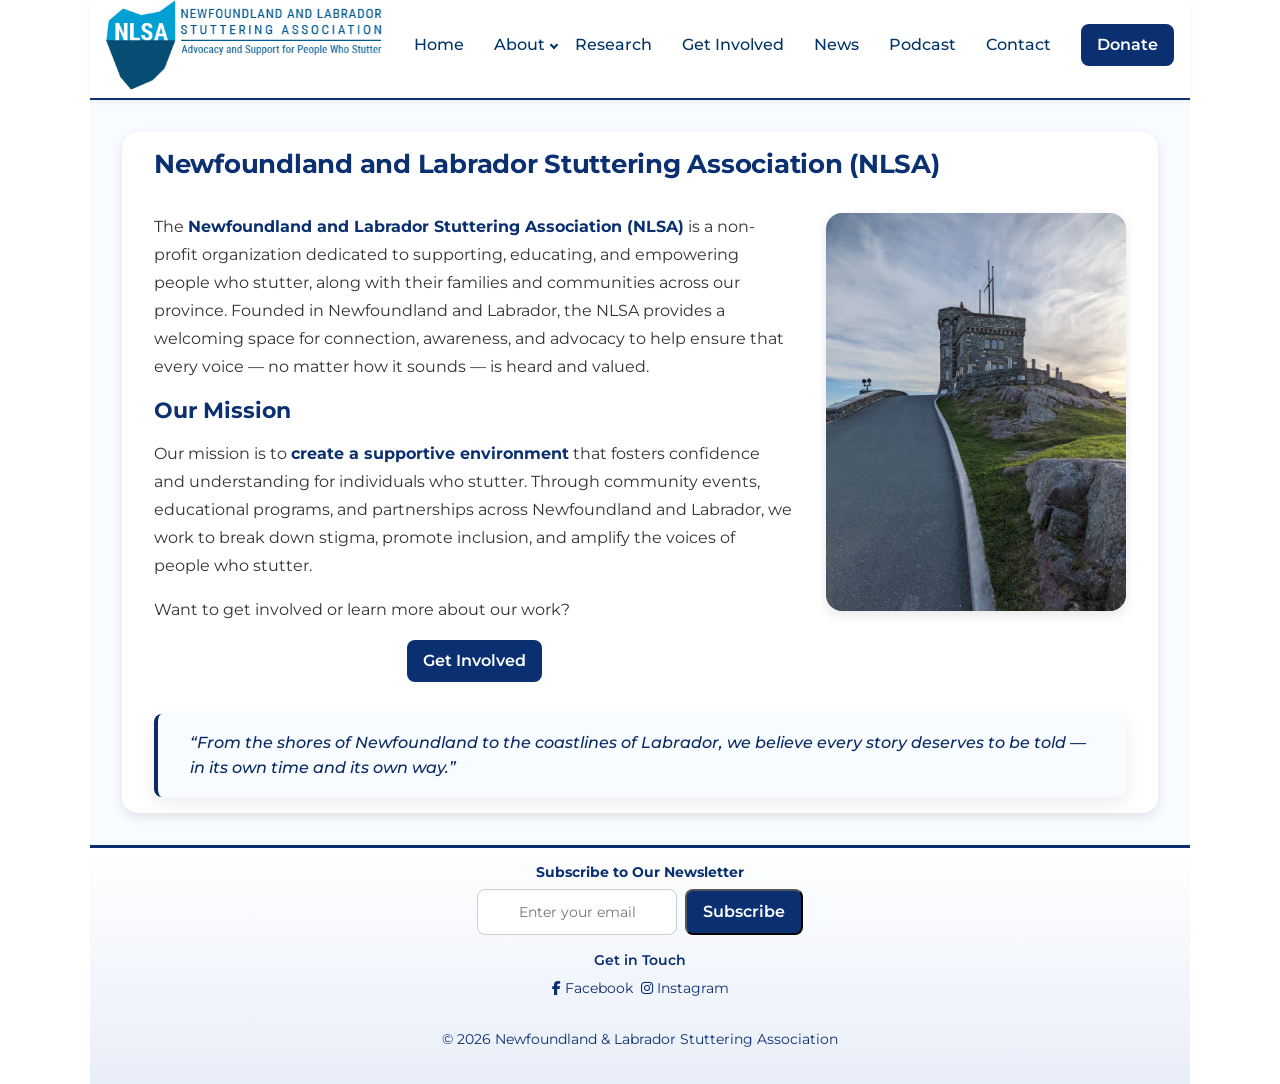
==== commit 88bd4396: "feat(nav): replace manual active class with automatic route-based detection Co-authored-by: Copilot " ====
--- a/static/about.html
+++ b/static/about.html
@@ -160,10 +160,14 @@
             <li class="site-nav__item has-submenu">
               <a
                 href="#"
-                class="site-nav__link active submenu-toggle"
+                class="site-nav__link submenu-toggle"
                 aria-current="page"
-                ><span class="link-text">About</span></a
-              >
+                aria-haspopup="true"
+                aria-expanded="false"
+                aria-controls="submenu-about"
+              >
+                <span class="link-text">About</span>
+              </a>
 
               <ul id="submenu-about" class="submenu" aria-label="About submenu">
                 <li>
--- a/static/assets/css/navigation.css
+++ b/static/assets/css/navigation.css
@@ -219,7 +219,7 @@
 
 /* --- Underline animation --- */
 .site-nav__link:hover,
-.site-nav__link.active {
+.site-nav__link[aria-current='page'] {
   color: var(--primary);
 }
 
@@ -250,14 +250,17 @@
 .site-nav__link:hover .link-text::after,
 .site-nav__link:focus .link-text::after,
 .site-nav__link:focus-visible .link-text::after,
-.site-nav__link.active .link-text::after,
 .site-nav__link[aria-current='page'] .link-text::after,
 .submenu__link:hover .link-text::after,
 .submenu__link:focus .link-text::after,
 .submenu__link:focus-visible .link-text::after,
-.submenu__link.active .link-text::after,
 .submenu__link[aria-current='page'] .link-text::after {
   transform: scaleX(1);
+}
+
+.submenu__link:focus-visible {
+  outline: 2px solid var(--accent);
+  outline-offset: 2px;
 }
 
 @media (max-width: 768px) {
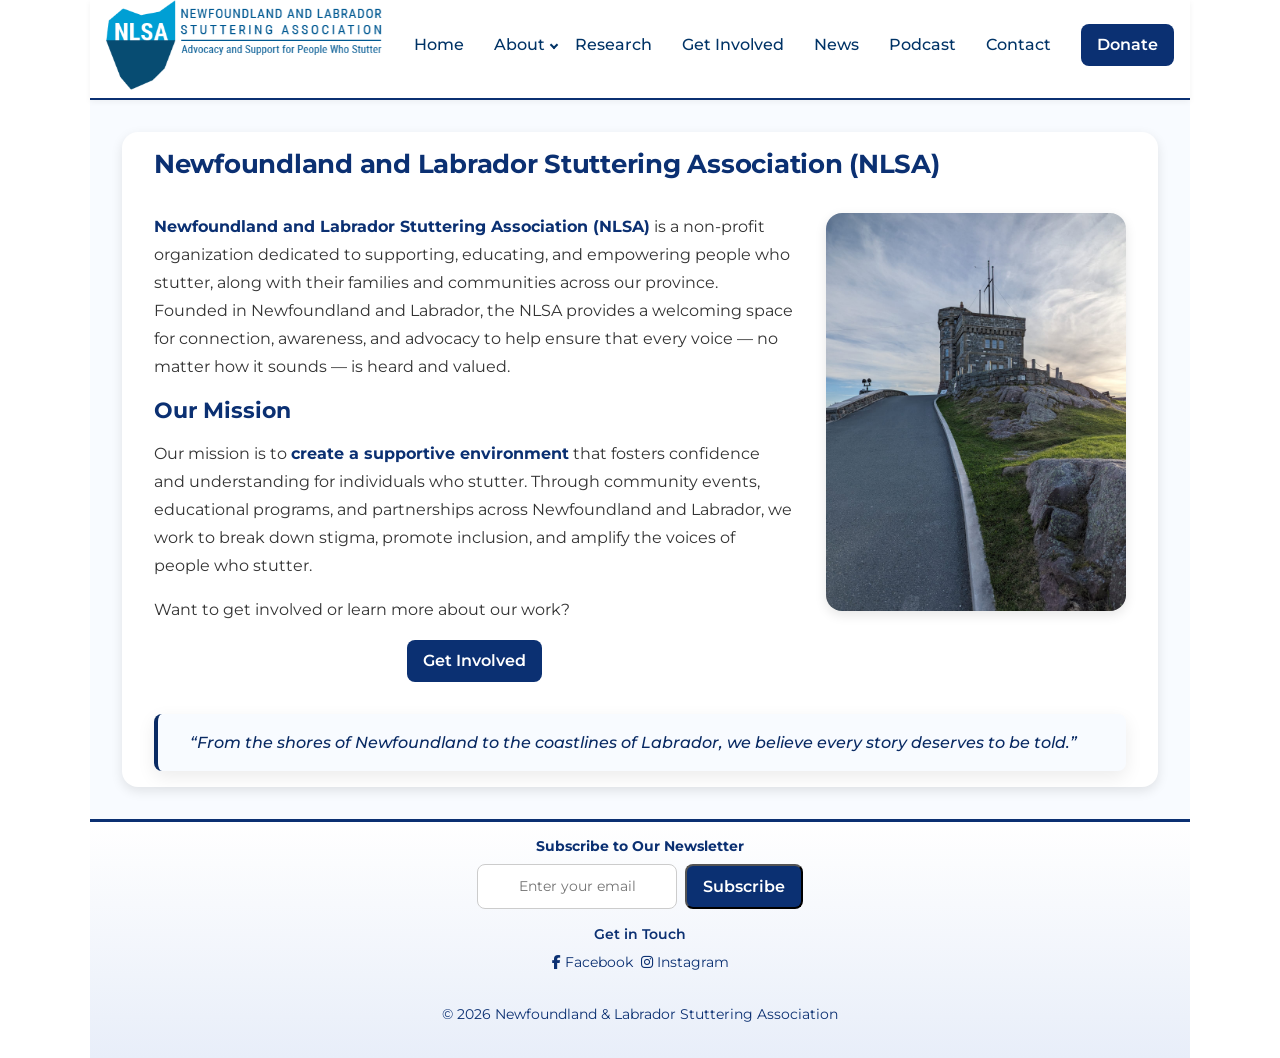
==== commit 77447afb: "improve comments to html pages to provide more context" ====
--- a/static/about.html
+++ b/static/about.html
@@ -4,7 +4,7 @@
     <meta charset="UTF-8" />
     <meta name="viewport" content="width=device-width, initial-scale=1.0" />
 
-    <!-- Core SEO Meta (About Page) -->
+    <!-- ================== SEO META (ABOUT PAGE) ================== -->
     <meta
       name="description"
       content="Learn about the Newfoundland and Labrador Stuttering Association (NLSA), a non-profit supporting people who stutter through advocacy, education, and community programs."
@@ -15,9 +15,15 @@
       content="Newfoundland and Labrador Stuttering Association"
     />
 
+    <!-- Optional indexing control (currently disabled) -->
     <!-- <meta name="robots" content="index, follow" /> -->
 
-    <!-- Open Graph (social sharing) -->
+    <meta
+      name="keywords"
+      content="stuttering, Newfoundland and Labrador, NLSA, speech support, stutter advocacy, nonprofit Canada"
+    />
+
+    <!-- ================== OPEN GRAPH (SOCIAL SHARING) ================== -->
     <meta
       property="og:title"
       content="About NLSA | Newfoundland and Labrador Stuttering Association"
@@ -26,11 +32,6 @@
       property="og:description"
       content="Discover the mission, values, and community impact of the Newfoundland and Labrador Stuttering Association."
     />
-    <meta
-      name="keywords"
-      content="stuttering, Newfoundland and Labrador, NLSA, speech support, stutter advocacy, nonprofit Canada"
-    />
-
     <meta property="og:type" content="website" />
     <meta property="og:url" content="http://localhost:10023/about.html" />
     <meta
@@ -38,7 +39,7 @@
       content="http://localhost:10023/assets/imgs/SignalHill.jpg"
     />
 
-    <!-- Twitter (X) -->
+    <!-- ================== TWITTER / X CARD ================== -->
     <meta name="twitter:card" content="summary_large_image" />
     <meta name="twitter:title" content="About NLSA" />
     <meta
@@ -50,22 +51,29 @@
       content="http://localhost:10023/assets/imgs/SignalHill.jpg"
     />
 
+    <!-- ================== SITE CONFIG ================== -->
     <meta name="theme-color" content="#0b3072" />
     <meta name="application-name" content="NLSA" />
+
+    <!-- Canonical URL (important for SEO consistency across environments) -->
     <link rel="canonical" href="http://localhost:10023/static/about.html" />
 
-    <!-- Load Font Awesome & Google Fonts -->
+    <!-- ================== FONTS & ICON LIBRARIES ================== -->
+    <!-- Google Fonts + Font Awesome -->
     <link rel="preconnect" href="https://fonts.googleapis.com" />
     <link rel="preconnect" href="https://fonts.gstatic.com" crossorigin />
+
     <link
       rel="stylesheet"
       href="https://cdnjs.cloudflare.com/ajax/libs/font-awesome/6.4.2/css/all.min.css"
     />
+
     <link
       href="https://fonts.googleapis.com/css2?family=Montserrat:wght@400;500;600;700&display=swap"
       rel="stylesheet"
     />
-    <!-- Load Custom CSS -->
+
+    <!-- ================== CORE STYLESHEETS ================== -->
     <link rel="stylesheet" href="assets/css/reset.css" />
     <link rel="stylesheet" href="assets/css/variables.css" />
     <link rel="stylesheet" href="assets/css/base.css" />
@@ -74,7 +82,7 @@
     <link rel="stylesheet" href="assets/css/navigation.css" />
     <link rel="stylesheet" href="assets/css/utilities.css" />
 
-    <!-- Favicon -->
+    <!-- ================== FAVICONS ================== -->
     <link
       rel="icon"
       type="image/png"
@@ -82,7 +90,7 @@
       href="assets/imgs/favicons/fav-icon-32.png"
     />
 
-    <!-- Apple Touch Icons -->
+    <!-- Apple touch icons for iOS devices -->
     <link
       rel="apple-touch-icon"
       sizes="57x57"
@@ -99,10 +107,12 @@
       href="assets/imgs/favicons/fav-icon-114.png"
     />
 
-    <!-- shortcuct icon-->
+    <!-- Legacy shortcut icon fallback -->
     <link rel="shortcut icon" href="assets/imgs/favicons/fav-icon-32.png" />
 
     <title>About - Newfoundland and Labrador Stuttering Association</title>
+
+    <!-- ================== STRUCTURED DATA (SEO / RICH RESULTS) ================== -->
     <script type="application/ld+json">
       {
         "@context": "https://schema.org",
@@ -119,23 +129,25 @@
   </head>
 
   <body>
+    <!-- Skip link for keyboard accessibility -->
     <a href="#primary" class="skip-link">Skip to content</a>
 
-    <!-- ===== Navbar ===== -->
+    <!-- ================== SITE HEADER / NAVIGATION ================== -->
     <header class="site-header">
       <nav class="site-nav" aria-label="Main navigation">
         <div class="site-nav__inner">
-          <!-- Tagline -->
+          <!-- Logo / Brand link -->
           <div class="site-nav__tagline">
-            <a href="index.html"
-              ><img
+            <a href="index.html">
+              <img
                 loading="lazy"
                 src="assets/imgs/NLSA-logo.png"
                 alt="Newfoundland and Labrador Stuttering Association logo"
-            /></a>
+              />
+            </a>
           </div>
 
-          <!-- Hamburger Menu -->
+          <!-- Mobile navigation toggle (hamburger menu) -->
           <button
             class="hamburger"
             type="button"
@@ -148,7 +160,7 @@
             <span></span>
           </button>
 
-          <!-- Navigation Links -->
+          <!-- ================== PRIMARY NAVIGATION MENU ================== -->
           <ul id="primary-menu" class="site-nav__list" inert aria-hidden="true">
             <li>
               <a href="index.html" class="site-nav__link">
@@ -156,10 +168,11 @@
               </a>
             </li>
 
-            <!-- DROPDOWN ITEM -->
+            <!-- ================== ABOUT DROPDOWN ================== -->
             <li class="site-nav__item has-submenu">
               <a
                 href="#"
+                role="button"
                 class="site-nav__link submenu-toggle"
                 aria-current="page"
                 aria-haspopup="true"
@@ -169,6 +182,7 @@
                 <span class="link-text">About</span>
               </a>
 
+              <!-- Sub-navigation for About section -->
               <ul id="submenu-about" class="submenu" aria-label="About submenu">
                 <li>
                   <a href="about.html" class="submenu__link"
@@ -204,6 +218,7 @@
               >
             </li>
 
+            <!-- External link (opens in new tab) -->
             <li>
               <a
                 href="https://somestutterluh.hcommons.org/"
@@ -212,7 +227,7 @@
                 rel="noopener noreferrer"
                 aria-label="Podcast (opens in new tab)"
               >
-                <span class="link-text"> Podcast </span>
+                <span class="link-text">Podcast</span>
               </a>
             </li>
 
@@ -222,6 +237,7 @@
               >
             </li>
 
+            <!-- Call-to-action button -->
             <li>
               <a
                 href="https://www.canadahelps.org/en/charities/newfoundland-and-labrador-stuttering-association-inc/"
@@ -229,16 +245,19 @@
                 target="_blank"
                 rel="noopener noreferrer"
                 aria-label="Donate (opens in new tab)"
-                >Donate</a
-              >
+              >
+                Donate
+              </a>
             </li>
           </ul>
         </div>
       </nav>
     </header>
 
+    <!-- Backdrop overlay for mobile menu -->
     <div class="nav-backdrop"></div>
 
+    <!-- ================== MAIN PAGE CONTENT ================== -->
     <main id="primary" class="wrapper">
       <section
         class="split-panel split-panel--text"
@@ -247,10 +266,11 @@
         <h1 id="page-heading">
           Newfoundland and Labrador Stuttering Association (NLSA)
         </h1>
+
         <div class="text-image">
+          <!-- ================== TEXT CONTENT ================== -->
           <div class="text-image__content">
             <p>
-              The
               <strong
                 >Newfoundland and Labrador Stuttering Association (NLSA)</strong
               >
@@ -264,15 +284,16 @@
 
             <h2 class="u-mt-md u-mb-md">Our Mission</h2>
             <p>
-              Our mission is to
-              <strong>create a supportive environment</strong> that fosters
-              confidence and understanding for individuals who stutter. Through
-              community events, educational programs, and partnerships across
-              Newfoundland and Labrador, we work to break down stigma, promote
-              inclusion, and amplify the voices of people who stutter.
+              Our mission is to <strong>create a supportive environment</strong>
+              that fosters confidence and understanding for individuals who
+              stutter. Through community events, educational programs, and
+              partnerships across Newfoundland and Labrador, we work to break
+              down stigma, promote inclusion, and amplify the voices of people
+              who stutter.
             </p>
 
             <p>Want to get involved or learn more about our work?</p>
+
             <p class="u-text-center">
               <a href="get-involved.html" class="btn btn--primary u-lift">
                 Get Involved
@@ -280,6 +301,7 @@
             </p>
           </div>
 
+          <!-- ================== IMAGE CONTENT ================== -->
           <div class="text-image__media">
             <img
               loading="lazy"
@@ -289,28 +311,30 @@
           </div>
         </div>
 
+        <!-- Inspirational quote -->
         <blockquote>
           “From the shores of Newfoundland to the coastlines of Labrador, we
-          believe every story deserves to be told — in its own time and its own
-          way.”
+          believe every story deserves to be told.”
         </blockquote>
       </section>
     </main>
 
+    <!-- ================== FOOTER ================== -->
     <footer>
-      <!-- Newsletter Subscription -->
       <div class="wrapper footer-inner">
-        <!-- Newsletter -->
+        <!-- Newsletter signup -->
         <div>
           <h2 class="footer__title">Subscribe to Our Newsletter</h2>
+
           <form
             class="form-inline"
             action="https://formspree.io/f/mabcdxyz"
             method="POST"
           >
-            <label for="footer-email" class="visually-hidden"
-              >Email address</label
-            >
+            <label for="footer-email" class="visually-hidden">
+              Email address
+            </label>
+
             <input
               class="form-input"
               id="footer-email"
@@ -319,6 +343,7 @@
               placeholder="Enter your email"
               required
             />
+
             <button
               class="btn btn--primary"
               type="submit"
@@ -329,22 +354,28 @@
           </form>
         </div>
 
-        <!-- Socials -->
+        <!-- Social media links -->
         <div>
           <h3 class="footer__title">Get in Touch</h3>
+
           <div class="social-icons">
             <a
               href="https://www.facebook.com/groups/535643736920153/"
               aria-label="Get in touch with us through Facebook"
-              ><i class="fab fa-facebook-f" aria-hidden="true"></i> Facebook</a
             >
+              <i class="fab fa-facebook-f" aria-hidden="true"></i> Facebook
+            </a>
+
             <a
               href="https://www.instagram.com/nlstuttering/"
               aria-label="Get in touch with us through Instagram"
-              ><i class="fab fa-instagram" aria-hidden="true"></i> Instagram</a
             >
+              <i class="fab fa-instagram" aria-hidden="true"></i> Instagram
+            </a>
           </div>
         </div>
+
+        <!-- Copyright -->
         <div class="footer__bottom">
           <p class="footer__text">
             &copy; 2026 Newfoundland &amp; Labrador Stuttering Association
@@ -353,6 +384,7 @@
       </div>
     </footer>
 
+    <!-- Main site JavaScript -->
     <script src="assets/js/scripts.js"></script>
   </body>
 </html>
--- a/static/assets/css/variables.css
+++ b/static/assets/css/variables.css
@@ -1,17 +1,29 @@
 /* ================== 2. Variables ================== */
+/* Central design tokens for the entire project.
+   These variables define color, spacing, typography, motion, etc.
+   Update here to apply consistent changes globally. */
+
 :root {
-  /*-------------------Colours ------------------------ */
+  /* ------------------- Colours ------------------- */
+  /* Core brand + UI colours */
   --primary: #0b3072;
   --primary-dark: #092a63;
   --accent: #029fd4;
+
+  /* Text colours */
   --text: #333;
   --text-muted: #666;
+
+  /* Backgrounds */
   --bg-light: #f8fbff;
   --white: #fff;
   --black: #000;
+
+  /* Borders / neutral UI */
   --border: #ccc;
 
-  /*--------------------Font Sizes --------------------*/
+  /* ------------------- Font Sizes ------------------- */
+  /* Fluid scale from small UI text to large headings */
   --text-xs: 0.8125rem;
   --text-sm: 0.875rem;
   --text-base: 1rem;
@@ -21,39 +33,45 @@
   --text-2xl: 1.375rem;
   --text-3xl: 1.625rem;
 
-  /* -------------------Font Weights ------------------ */
+  /* ------------------- Font Weights ------------------- */
+  /* Keep consistent naming across components */
   --fw-regular: 400;
   --fw-medium: 500;
   --fw-semibold: 600;
   --fw-bold: 700;
 
-  /*--------------------Line Height ------------------ */
-  --lh-tight: 1.25;
-  --lh-snug: 1.3;
-  --lh-normal: 1.4;
-  --lh-base: 1.6;
-  --lh-relaxed: 1.75;
+  /* ------------------- Line Heights ------------------- */
+  /* Tuned for readability at different text sizes */
+  --lh-tight: 1.25; /* headings */
+  --lh-snug: 1.3; /* subheadings */
+  --lh-normal: 1.4; /* UI text */
+  --lh-base: 1.6; /* default body */
+  --lh-relaxed: 1.75; /* long-form text */
 
-  /* --------------- Border Radius ------------------- */
+  /* ------------------- Border Radius ------------------- */
+  /* Consistent rounding across UI elements */
   --radius: 1rem;
   --radius-sm: 8px;
 
-  /* -----------------------Borders ------------------- */
+  /* ------------------- Borders ------------------- */
+  /* Standard border tokens */
   --border-thick: 0.25rem;
   --border-dotted: 1px dotted var(--border);
 
-  /* ---------------- Shadows ------------------------- */
+  /* ------------------- Shadows ------------------- */
+  /* Elevation system: small → large */
   --shadow-sm: 0 2px 6px rgba(0, 0, 0, 0.05);
   --shadow: 0 4px 12px rgba(0, 0, 0, 0.1);
   --shadow-md: 0 6px 18px rgba(0, 0, 0, 0.08);
   --shadow-lg: 0 10px 15px rgba(0, 0, 0, 0.1), 0 4px 6px rgba(0, 0, 0, 0.05);
 
-  /* semantic aliases */
+  /* Semantic shadow aliases (use these in components) */
   --shadow-card: var(--shadow);
   --shadow-quote: var(--shadow-md);
   --shadow-elevated: var(--shadow-lg);
 
-  /* ----------------------- Spaces ----------------- */
+  /* ------------------- Spacing Scale ------------------- */
+  /* Based on a consistent rhythm (4px/8px system) */
   --space-xs: 0.25rem;
   --space-sm: 0.5rem;
   --space-small-plus: 0.75rem;
@@ -62,38 +80,47 @@
   --space-lg: 2rem;
   --space-xlg: 4rem;
 
-  /*------------------Icons Sizes --------------------*/
+  /* ------------------- Icon Sizes ------------------- */
+  /* Standard sizes for inline SVG/icons */
   --icon-sm: 1rem;
   --icon-md: 1.5rem;
   --icon-lg: 2.5rem;
 
-  /*--------------------Content-----------------------*/
+  /* ------------------- Content Widths ------------------- */
+  /* Used for readable text containers */
   --content-narrow: 37.5rem;
 
-  /*--------------------Z-Index-----------------------*/
+  /* ------------------- Z-Index Scale ------------------- */
+  /* Layering system to avoid arbitrary values */
   --z-base: 1;
   --z-dropdown: 100;
   --z-overlay: 1000;
   --z-modal: 2000;
 
-  /*------------------Motion---------------------*/
+  /* ------------------- Motion & Easing ------------------- */
+  /* Standard easing curves */
   --ease-standard: ease;
   --ease-in-out: ease-in-out;
 
+  /* Custom easing for smoother UI transitions */
   --ease-out-soft: cubic-bezier(0.22, 1, 0.36, 1);
   --ease-in-soft: cubic-bezier(0.4, 0, 0.2, 1);
 
+  /* Timing durations */
   --motion-fast: 180ms;
   --motion-smooth: 320ms;
-  --mootion-delay: 60ms;
+  --motion-delay: 60ms;
 
+  /* Transition presets (preferred for consistency) */
   --transition-fast: var(--motion-fast) var(--ease-standard);
   --transition-base: 0.25s var(--ease-standard);
   --transition-slow: 0.35s var(--ease-standard);
   --transition-slower: 0.42s var(--ease-standard);
 
+  /* Animation timing */
   --float-speed: 2s;
 
-  /* -------------------Others -----------------------*/
+  /* ------------------- Misc ------------------- */
+  /* Layout-specific values */
   --drawer-width: 280px;
 }
--- a/static/assets/css/base.css
+++ b/static/assets/css/base.css
@@ -1,16 +1,19 @@
 /* ================== 3. Base (HTML elements) =================== */
+/* Enable smooth scrolling only when user has NOT requested reduced motion */
 @media (prefers-reduced-motion: no-preference) {
   html {
     scroll-behavior: smooth;
   }
 }
 
+/* Abbreviations: remove default underline and replace with dotted hint */
 abbr {
   text-decoration: none;
-  border-bottom: var(--border-dotted);
-  cursor: help;
+  border-bottom: var(--border-dotted); /* visual cue for tooltip */
+  cursor: help; /* indicates additional info on hover */
 }
 
+/* Base body styles */
 body {
   background: var(--white);
   color: var(--text);
@@ -19,25 +22,30 @@
   font-size: var(--text-base);
 }
 
+/* Lock scroll when mobile menu is open */
 body.menu-open {
   position: fixed;
   width: 100%;
-  overscroll-behavior: none;
+  overscroll-behavior: none; /* prevents bounce/scroll chaining */
 }
 
+/* Responsive images */
 img {
-  max-width: 100%;
-  display: block;
+  max-width: 100%; /* prevents overflow */
+  display: block; /* removes inline spacing issues */
 }
 
+/* Section spacing */
 section {
-  margin-bottom: var(--space-lg);
+  margin-bottom: var(--space-lg); /* consistent vertical rhythm */
 }
 
+/* Remove margin from last section */
 section:last-of-type {
   margin-bottom: 0;
 }
 
+/* Default list spacing */
 ul,
 ol {
   margin-bottom: var(--space-md);
@@ -46,16 +54,19 @@
 /* --- Typography --- */
 
 /* ================== Headings ================== */
+/* Consistent heading scale using design tokens */
 
+/* Primary page heading */
 h1 {
   font-size: var(--text-3xl);
   font-weight: var(--fw-bold);
   color: var(--primary);
   line-height: var(--lh-tight);
   margin-bottom: var(--space-md);
-  letter-spacing: -0.01em;
+  letter-spacing: -0.01em; /* slight tightening for large text */
 }
 
+/* Section headings */
 h2 {
   font-size: var(--text-2xl);
   font-weight: var(--fw-bold);
@@ -64,6 +75,7 @@
   margin-bottom: var(--space-sm);
 }
 
+/* Subsection headings */
 h3 {
   font-size: var(--text-xl);
   font-weight: var(--fw-semibold);
@@ -72,6 +84,7 @@
   margin-bottom: var(--space-sm);
 }
 
+/* Supporting headings */
 h4 {
   font-size: var(--text-lg);
   font-weight: var(--fw-semibold);
@@ -93,28 +106,33 @@
   line-height: var(--lh-normal);
 }
 
+/* Body text */
 p {
   font-size: var(--text-base);
-  line-height: var(--lh-relaxed);
-  max-width: 68ch;
+  line-height: var(--lh-relaxed); /* improved readability for paragraphs */
+  max-width: 68ch; /* optimal line length */
   margin-bottom: var(--space-md);
 }
 
+/* Emphasis text */
 strong {
-  color: var(--primary);
+  color: var(--primary); /* aligns emphasis with brand color */
 }
 
+/* Base link reset */
 a {
-  color: inherit;
-  text-decoration: none;
+  color: inherit; /* inherit text color */
+  text-decoration: none; /* remove default underline (handled elsewhere) */
 }
 
+/* Center page heading on mobile for better layout balance */
 @media (max-width: 768px) {
   #page-heading {
     text-align: center;
   }
 }
 
+/* Text selection styling */
 ::selection {
   background: var(--accent);
   color: var(--white);
--- a/static/assets/css/layouts.css
+++ b/static/assets/css/layouts.css
@@ -1,11 +1,17 @@
-/* --- main --- */
+/* --- main ---
+   Primary content container.
+   Provides consistent background and vertical spacing for all pages.
+*/
 main {
   display: block;
   background-color: var(--bg-light);
   padding: var(--space-lg) 0;
 }
 
-/* --- wrapper --- */
+/* --- wrapper ---
+   Constrains content width and centers it horizontally.
+   Acts as a reusable page container.
+*/
 .wrapper {
   max-width: 1100px;
   margin: 0 auto;
@@ -13,20 +19,28 @@
 }
 
 @media (max-width: 768px) {
+  /* Ensure paragraphs remain left-aligned on smaller screens
+     (overrides any centered text in components if needed) */
   .wrapper p {
     text-align: left;
   }
 }
 
-/* --- layout grid system --- */
+/* --- layout grid system ---
+   12-column CSS grid for flexible layouts.
+   Use .col-* utilities to control column span.
+*/
 .layout-grid {
   display: grid;
   grid-template-columns: repeat(12, 1fr);
   gap: var(--space-lg);
-  align-items: stretch;
+  align-items: stretch; /* ensures equal-height items */
 }
 
-/* --- columns --- */
+/* --- columns ---
+   Utility classes for spanning grid columns.
+   Designed for desktop-first layout.
+*/
 .layout-grid > .col-12 {
   grid-column: span 12;
 }
@@ -46,7 +60,10 @@
   grid-column: span 4;
 }
 
-/* --- cards --- */
+/* --- cards (grid items) ---
+   Standard card component used within the grid.
+   Centers content and provides elevation + hover interaction.
+*/
 .layout-grid__item {
   display: flex;
   flex-direction: column;
@@ -58,58 +75,72 @@
   border-radius: var(--radius);
   box-shadow: var(--shadow);
 
+  /* subtle lift + shadow on hover */
   transition:
     box-shadow var(--transition-base),
     transform var(--transition-base);
 }
 
+/* Hover interaction for cards */
 .layout-grid__item:hover {
   transform: translateY(-4px);
   box-shadow: var(--shadow-lg);
 }
 
+/* Card image constraints */
 .layout-grid__item img {
   width: 100%;
   max-width: 300px;
   height: auto;
 }
 
+/* Ensure headings are centered inside cards */
 .layout-grid__item h2 {
   text-align: center;
 }
 
+/* Paragraph behavior inside cards */
 .layout-grid__item p {
   line-height: var(--lh-base);
   text-align: center; /* unified with card design */
-  flex-grow: 1;
+  flex-grow: 1; /* pushes content to fill height evenly */
 }
 
-/* --- tablet --- */
+/* --- tablet breakpoint ---
+   Collapse 12-column grid into 2 equal columns.
+   Simplifies layout while maintaining spacing.
+*/
 @media (max-width: 768px) {
   .layout-grid {
     grid-template-columns: repeat(2, 1fr);
   }
 
+  /* Reset manual column spans */
   .layout-grid__item {
     grid-column: auto;
   }
 
+  /* Previously uneven spans become equal columns */
   .layout-grid > .col-5,
   .layout-grid > .col-7 {
     grid-column: span 1;
   }
 
+  /* Slightly reduce image size for smaller screens */
   .layout-grid__item img {
     max-width: 210px;
   }
 }
 
-/* --- mobile --- */
+/* --- mobile breakpoint ---
+   Single-column stacked layout for narrow screens.
+*/
 @media (max-width: 375px) {
   .layout-grid {
     grid-template-columns: 1fr;
   }
 
+  /* Each item spans full width */
   .layout-grid__item {
     grid-column: 1 / -1;
   }
--- a/static/assets/css/components.css
+++ b/static/assets/css/components.css
@@ -1,6 +1,9 @@
 /* ============== 5. Components (reusable blocks) =============== */
 
-/* --- Announcement --- */
+/* --- Announcement ---
+   Flexible banner component used for alerts, updates, or calls to action.
+   Supports icon + content + optional CTA layout.
+*/
 .announcement {
   display: flex;
   align-items: center;
@@ -15,17 +18,19 @@
   box-shadow: var(--shadow);
 }
 
+/* Icon stays fixed size and does not shrink */
 .announcement__icon {
   flex-shrink: 0;
 }
 
+/* SVG icon inherits text color */
 .announcement__icon svg {
   width: var(--icon-lg);
   height: var(--icon-lg);
   stroke: currentColor;
 }
 
-/* Content grows (like split-panel content) */
+/* Content expands to fill available space */
 .announcement__content {
   flex: 1;
   display: flex;
@@ -33,19 +38,22 @@
   gap: var(--space-xs);
 }
 
+/* Ensure readable contrast on dark backgrounds */
 .announcement__content p {
   color: var(--white);
 }
 
-/* CTA */
+/* CTA container (e.g., button) stays compact */
 .announcement__actions {
   flex-shrink: 0;
 }
 
+/* Headings inherit white for contrast */
 .announcement__content > h2 {
   color: var(--white);
 }
 
+/* Theme variants */
 .announcement--primary {
   background: var(--primary);
   color: var(--white);
@@ -61,19 +69,19 @@
   color: var(--primary);
 }
 
-/* Centered version */
+/* Centered layout (stacked) */
 .announcement--center {
   flex-direction: column;
   text-align: center;
 }
 
-/* Compact version */
+/* Compact spacing variant */
 .announcement--compact {
   padding: var(--space-md) var(--space-md-plus);
 }
 
 @media (max-width: 768px) {
-  /* --- announcement ---*/
+  /* Switch to grid for better alignment on small screens */
   .announcement {
     display: grid;
     grid-template-columns: auto 1fr;
@@ -84,9 +92,10 @@
     justify-content: center;
     align-items: center;
 
-    padding: var(--space-lg); /* slightly tighter for mobile */
-  }
-
+    padding: var(--space-lg);
+  }
+
+  /* Icon and content aligned side-by-side */
   .announcement__icon {
     grid-column: 1;
     grid-row: 1;
@@ -99,6 +108,7 @@
     align-self: center;
   }
 
+  /* CTA spans full width below */
   .announcement__actions {
     grid-column: 1 / -1;
     text-align: center;
@@ -106,6 +116,7 @@
 }
 
 @media (max-width: 375px) {
+  /* Reduce spacing and hide icon for very small screens */
   .announcement {
     gap: var(--space-sm);
   }
@@ -119,7 +130,9 @@
   }
 }
 
-/* --- Blockquote --- */
+/* --- Blockquote ---
+   Styled quote with emphasis and visual left border
+*/
 blockquote {
   padding: var(--space-md) var(--space-lg);
   border-left: var(--border-thick) solid var(--primary-dark);
@@ -133,6 +146,7 @@
   box-shadow: var(--shadow-quote);
 }
 
+/* Citation styling inside blockquote */
 blockquote cite {
   display: inline-block;
   font-style: normal;
@@ -141,8 +155,9 @@
   opacity: 0.8;
 }
 
-/* --- Buttons --- */
-
+/* --- Buttons ---
+   Base button styles + variants
+*/
 .btn {
   display: inline-block;
   padding: var(--space-sm) var(--space-md);
@@ -153,34 +168,41 @@
   transition: var(--transition-base);
 }
 
+/* Primary button (default CTA look) */
 .btn--primary {
   background: var(--primary);
   color: var(--white);
 }
 
+/* Secondary button (inverted style) */
 .btn--secondary {
   background: var(--white);
   color: var(--primary);
 }
 
+/* CTA hover effect (lift + color change) */
 .btn--cta:hover {
   background: var(--accent);
   color: var(--black);
   transform: translateY(-2px);
 }
 
+/* Shared CTA styles */
 .btn--cta,
 .btn--nlsa {
   background: var(--primary);
   color: var(--white);
 }
 
+/* Ensure all buttons show pointer cursor */
 button,
 .btn {
   cursor: pointer;
 }
 
-/* --- callouts ---*/
+/* --- Callouts ---
+   Highlighted content block for emphasis or notes
+*/
 .callout {
   margin: var(--space-lg) 0;
 
@@ -195,17 +217,20 @@
   box-shadow: var(--shadow-quote);
 }
 
+/* Light background variant */
 .callout--bg-white {
   background-color: var(--white);
   color: var(--primary-dark);
 }
 
+/* Lists inside callouts */
 .callout ul {
   list-style: disc;
   padding-left: var(--space-lg);
   margin-top: var(--space-sm);
 }
 
+/* Links inside callouts (except buttons) */
 .callout a:not(.btn) {
   text-decoration: underline;
 }
@@ -220,14 +245,16 @@
   }
 }
 
-/* --- figure  --- */
-
+/* --- Figure ---
+   Image + caption block
+*/
 .figure {
   margin: var(--space-lg) auto;
   text-align: center;
   max-width: var(--content-narrow);
 }
 
+/* Image styling */
 .figure img {
   width: 100%;
   height: auto;
@@ -235,6 +262,7 @@
   box-shadow: var(--shadow);
 }
 
+/* Caption styling */
 .figure figcaption {
   margin-top: var(--space-sm);
   font-size: var(--text-sm);
@@ -242,8 +270,9 @@
   font-style: italic;
 }
 
-/* --- footer --- */
-
+/* --- Footer ---
+   Centered footer with soft gradient background
+*/
 .footer-inner {
   display: flex;
   flex-direction: column;
@@ -262,6 +291,7 @@
   font-size: var(--text-sm);
 }
 
+/* Inline form (e.g., newsletter signup) */
 .form-inline {
   display: flex;
   gap: var(--space-sm);
@@ -270,6 +300,7 @@
   margin-top: var(--space-sm);
 }
 
+/* Input field styling */
 .form-input {
   padding: var(--space-sm) var(--space-sm);
   border: 1px solid var(--border, #ccc);
@@ -279,6 +310,7 @@
   text-align: center;
 }
 
+/* Footer text */
 .footer__text {
   color: var(--primary);
   font-size: var(--text-sm);
@@ -296,7 +328,9 @@
   }
 }
 
-/* --- Social Icons --- */
+/* --- Social Icons ---
+   Inline list of social/media links
+*/
 .social-icons {
   display: flex;
   gap: var(--space-sm);
@@ -315,12 +349,15 @@
   text-decoration: underline;
 }
 
+/* Centered variant */
 .social-icons--center {
   justify-content: center;
   align-items: center;
 }
 
-/* --- Split Panel --- */
+/* --- Split Panel ---
+   Two-column layout for content + media
+*/
 .split-panel {
   display: grid;
   align-items: center;
@@ -333,12 +370,14 @@
   box-shadow: var(--shadow);
 }
 
+/* Inner wrapper for width control */
 .split-panel__inner {
   max-width: var(--content-width, 1200px);
   margin: 0 auto;
   padding: var(--space-lg);
 }
 
+/* Layout ratio modifiers */
 .split-panel--67-33 {
   --split-ratio: 2fr 1fr;
 }
@@ -347,15 +386,17 @@
   --split-ratio: 1fr 1fr;
 }
 
-/* Text-only variant */
+/* Single-column (text-only) */
 .split-panel--text {
   grid-template-columns: 1fr;
 }
 
+/* Hero variant (centered heading) */
 .split-panel--hero h1 {
   text-align: center;
 }
 
+/* Center buttons in hero/center layouts */
 .split-panel--hero .btn,
 .split-panel--center .btn {
   display: block;
@@ -363,20 +404,23 @@
   margin: var(--space-md) auto 0;
 }
 
+/* Centered text variant */
 .split-panel--center h2,
 .split-panel--center p {
   text-align: center;
 }
 
+/* Remove width constraint for text-only */
 .split-panel--text p {
   max-width: none;
 }
 
-/* --- Image inside split-panel --- */
-/* Content block */
+/* Content column width constraint */
 .split-panel__content {
   max-width: 35em;
 }
+
+/* Image inside panel */
 .split-panel__media img {
   width: min(600px, 90%);
   margin: 0 auto;
@@ -384,7 +428,7 @@
 }
 
 @media (max-width: 768px) {
-  /* --- split-panel --- */
+  /* Collapse to single column */
   .split-panel {
     grid-template-columns: 1fr;
     padding: var(--space-lg);
@@ -403,6 +447,7 @@
    Text + Image Layout
    ========================= */
 
+/* Two-column layout with fixed image column */
 .text-image {
   display: grid;
   grid-template-columns: 1fr minmax(240px, 300px);
@@ -410,9 +455,7 @@
   align-items: start;
 }
 
-/* -------------------------
-   Image styling (shared)
--------------------------- */
+/* Shared image styling */
 .text-image__media img {
   width: 100%;
   height: auto;
@@ -422,22 +465,24 @@
   display: block;
 }
 
+/* Optional button under image */
 .text-image__media .btn {
   display: block;
   width: fit-content;
   margin: var(--space-md) auto 0;
 }
 
-/* Ensure text behaves nicely in grid */
+/* Prevent overflow issues in grid */
 .text-image__content {
   min-width: 0;
 }
 
-/* Remove default top margin on first paragraph */
+/* Remove top margin for first paragraph */
 .text-image__content p:first-child {
   margin-top: 0;
 }
 
+/* List styling inside text */
 .text-image__content ul {
   list-style: disc;
   padding-left: var(--space-lg);
@@ -448,10 +493,7 @@
   margin-bottom: var(--space-small-plus);
 }
 
-/* -------------------------
-   Reverse layout
-   (image left, text right)
--------------------------- */
+/* Reverse layout (image left) using direction trick */
 .text-image--reverse {
   direction: rtl;
 }
@@ -460,10 +502,7 @@
   direction: ltr;
 }
 
-/* -------------------------
-   Responsive (mobile)
--------------------------- */
-
+/* Float-based wrap variant (desktop only) */
 .text-image--wrap::after {
   content: '';
   display: table;
@@ -489,6 +528,7 @@
 }
 
 @media (max-width: 768px) {
+  /* Stack layout vertically */
   .text-image {
     grid-template-columns: 1fr;
     gap: var(--space-xl);
--- a/static/assets/css/navigation.css
+++ b/static/assets/css/navigation.css
@@ -1,17 +1,19 @@
 /* ================== Navigation ================== */
-
+/* Backdrop overlay behind mobile drawer (dim + blur effect) */
 .nav-backdrop {
   position: fixed;
   inset: 0;
 
   background: rgba(0, 0, 0, 0.45);
 
+  /* hidden by default */
   opacity: 0;
   visibility: hidden;
-  transform: scale(1.02);
+  transform: scale(1.02); /* slight scale for subtle zoom-in feel */
 
   backdrop-filter: blur(0px);
 
+  /* smooth fade + blur + visibility delay to prevent flicker */
   transition:
     opacity var(--motion-smooth) 60ms,
     transform var(--motion-smooth) 60ms,
@@ -19,28 +21,31 @@
     visibility 0s linear calc(var(--motion-smooth) + var(--motion-delay));
 
   z-index: 800;
-  pointer-events: none;
+  pointer-events: none; /* disabled until visible */
 
   will-change: opacity, transform, backdrop-filter;
 }
 
+/* Visible/open state */
 .nav-backdrop.is-open {
   opacity: 1;
   visibility: visible;
   transform: scale(1);
 
   backdrop-filter: blur(4px);
-  -webkit-backdrop-filter: blur(4px); /* Safari */
-}
-
+  -webkit-backdrop-filter: blur(4px); /* Safari support */
+}
+
+/* Allow interaction when visible or closing */
 .nav-backdrop.is-open,
 .nav-backdrop.is-closing {
   pointer-events: auto;
 }
 
 /* --- Hamburger --- */
+/* Mobile menu toggle button */
 .hamburger {
-  display: none;
+  display: none; /* hidden on desktop */
   position: relative;
   align-items: center;
   margin-left: auto; /* pushes to right */
@@ -58,27 +63,32 @@
   cursor: pointer;
 }
 
+/* Accessible focus state */
 .hamburger:focus-visible {
   outline: 2px solid var(--accent);
   outline-offset: 3px;
 }
 
+/* Hamburger bars */
 .hamburger span {
   display: block;
   position: absolute;
   left: 50%;
-  width: 28px; /* controls length */
-  height: 3px; /* controls thickness */
+  width: 28px; /* bar length */
+  height: 3px; /* bar thickness */
   background: var(--primary);
   border-radius: 2px;
+
+  /* animate opacity + transform for morphing into "X" */
   transition:
     opacity var(--motion-fast),
     transform var(--motion-smooth) var(--ease-smooth);
+
   transform-origin: center;
   will-change: transform;
 }
 
-/* ---Position the 3 bars --- */
+/* --- Position the 3 bars --- */
 .hamburger span:nth-child(1) {
   top: 12px;
   transform: translateX(-50%);
@@ -101,7 +111,7 @@
 }
 
 .hamburger.is-open span:nth-child(2) {
-  opacity: 0;
+  opacity: 0; /* hide middle bar */
 }
 
 .hamburger.is-open span:nth-child(3) {
@@ -109,6 +119,7 @@
   transform: translateX(-50%) rotate(-45deg);
 }
 
+/* Show hamburger only on mobile */
 @media (max-width: 768px) {
   .hamburger {
     display: flex;
@@ -116,6 +127,7 @@
 }
 
 /* --- header --- */
+/* Sticky header that stays on top */
 .site-header {
   position: sticky;
   top: 0;
@@ -125,6 +137,7 @@
 }
 
 /* --- site nav --- */
+/* Main navigation container */
 .site-nav {
   position: relative;
   z-index: auto;
@@ -132,6 +145,7 @@
   background: var(--white);
 }
 
+/* Reset default list styles */
 .site-nav ul,
 .site-nav ol {
   list-style: none;
@@ -140,6 +154,7 @@
 }
 
 /* --- Inner container --- */
+/* Layout wrapper for logo + nav */
 .site-nav__inner {
   display: flex;
   align-items: center;
@@ -155,7 +170,7 @@
   box-shadow: var(--shadow-sm);
 }
 
-/* --- Tagline --- */
+/* --- Tagline / Logo --- */
 .site-nav__tagline {
   margin-right: auto;
   max-width: 380px;
@@ -163,6 +178,7 @@
   display: flex;
   align-items: center;
 
+  /* subtle slide animation when menu opens on mobile */
   transition: transform var(--motion-smooth) var(--ease-smooth);
   will-change: transform;
 }
@@ -178,11 +194,13 @@
     opacity var(--transition-base);
 }
 
+/* Slight zoom on hover */
 .site-nav__tagline:hover img {
   transform: scale(1.05);
 }
 
 /* --- Nav list --- */
+/* Horizontal nav (desktop) / drawer (mobile) */
 .site-nav__list {
   display: flex;
   align-items: center;
@@ -196,11 +214,13 @@
   overscroll-behavior: contain;
 }
 
+/* Closing animation state */
 .site-nav__list.is-closing {
   transition: transform var(--motion-smooth) var(--ease-in-soft);
 }
 
 /* --- Links --- */
+/* Top-level navigation links */
 .site-nav__link {
   position: relative;
   display: inline-flex;
@@ -217,14 +237,14 @@
     transform var(--transition-fast);
 }
 
-/* --- Underline animation --- */
+/* Hover + current page styling */
 .site-nav__link:hover,
 .site-nav__link[aria-current='page'] {
   color: var(--primary);
 }
 
 /* ================== Unified underline (text-only) ================== */
-
+/* Animated underline applied ONLY to text span */
 .link-text {
   position: relative;
   display: inline-block;
@@ -246,7 +266,7 @@
   transition: transform var(--transition-base);
 }
 
-/* Works for ALL links */
+/* Trigger underline for hover, focus, and active states */
 .site-nav__link:hover .link-text::after,
 .site-nav__link:focus .link-text::after,
 .site-nav__link:focus-visible .link-text::after,
@@ -258,10 +278,12 @@
   transform: scaleX(1);
 }
 
+/* Accessible focus for submenu links */
 .submenu__link:focus-visible {
   outline: 2px solid var(--accent);
   outline-offset: 2px;
 }
+
 
 @media (max-width: 768px) {
   .site-nav__link {
@@ -449,12 +471,13 @@
 }
 
 /* ================== Submenu (Desktop base) ================== */
-
+/* Parent item containing submenu */
 .has-submenu {
   position: relative;
   display: flex;
 }
 
+/* First-level dropdown */
 .submenu {
   position: absolute;
   top: 100%;
@@ -468,6 +491,7 @@
   padding: var(--space-sm);
   margin: 0;
 
+  /* hidden by default */
   opacity: 0;
   visibility: hidden;
   transform: translateY(10px);
@@ -478,6 +502,7 @@
   z-index: 999;
 }
 
+/* Open state controlled by JS or CSS */
 .has-submenu.is-open .submenu {
   opacity: 1;
   visibility: visible;
@@ -493,6 +518,7 @@
   white-space: nowrap;
 }
 
+/* hover state */
 .submenu__link:hover {
   color: var(--primary);
 }
@@ -507,6 +533,14 @@
     pointer-events: auto;
   }
 
+  .submenu .has-submenu:hover > .submenu--nested,
+  .submenu .has-submenu:focus-within > .submenu--nested {
+    max-height: 500px;
+    opacity: 1;
+    pointer-events: auto;
+    visibility: visible;
+  }
+
   .submenu {
     position: absolute;
     top: 100%;
@@ -558,7 +592,8 @@
     display: block;
   }
 
-  .has-submenu.is-open .submenu {
+  /* ONLY direct child submenu opens */
+  .has-submenu.is-open > .submenu {
     max-height: 500px;
     opacity: 1;
     transform: translateY(0);
@@ -567,7 +602,7 @@
 }
 
 @media (hover: hover) and (pointer: fine) {
-  .has-submenu:hover .submenu {
+  .has-submenu:hover > .submenu {
     max-height: 500px;
     opacity: 1;
     transform: translateY(0);
@@ -583,3 +618,113 @@
     transition: none !important;
   }
 }
+
+
+/* ================== Nested submenu ================== */
+/* Second-level (flyout) menu */
+.submenu--nested {
+  position: absolute;
+  top: 0;
+  left: 100%;
+  margin-left: 6px;
+  min-width: 180px;
+  padding-left: 12px;
+
+  /* hidden by default */
+  max-height: 0;
+  opacity: 0;
+  overflow: hidden;
+  pointer-events: none;
+  visibility: hidden;
+}
+
+/* Opens ONLY when its parent submenu item is open */
+.submenu .has-submenu.is-open > .submenu--nested {
+  max-height: 500px;
+  opacity: 1;
+  pointer-events: auto;
+  visibility: visible;
+}
+
+/* mobile override */
+@media (max-width: 768px) {
+  .submenu--nested {
+    position: static;
+    margin-left: 0;
+  }
+
+  .submenu--nested .submenu__link {
+    padding-left: var(--space-md-plus);
+  }
+}
+
+.submenu .has-submenu {
+  position: relative;
+}
+
+.submenu .has-submenu > .submenu__link {
+  position: relative;
+  padding-right: 18px;
+}
+
+
+/* Arrow indicator for nested submenu */
+.submenu .has-submenu > .submenu__link::after {
+  content: '';
+  position: absolute;
+  right: 6px;
+  top: 50%;
+  width: 6px;
+  height: 6px;
+
+  border-right: 2px solid currentColor;
+  border-bottom: 2px solid currentColor;
+
+  transform: translateY(-50%) rotate(-45deg);
+  transition: transform 0.2s ease;
+}
+
+/* Rotate arrow when open/hovered */
+.submenu .has-submenu:hover > .submenu__link::after,
+.submenu .has-submenu.is-open > .submenu__link::after {
+  transform: translateY(-50%) rotate(45deg);
+}
+
+@media (min-width: 769px) {
+  .submenu .has-submenu:hover > .submenu,
+  .submenu .has-submenu:focus-within > .submenu,
+  .submenu .has-submenu.is-open > .submenu {
+    opacity: 1;
+    visibility: visible;
+    transform: translateY(0);
+    pointer-events: auto;
+  }
+
+  .submenu .submenu--nested {
+    position: absolute;
+    top: 0;
+    left: 100%;
+    margin-left: 0;
+    padding-left: 0;
+    margin-top: -4px;
+
+    opacity: 0;
+    visibility: hidden;
+    transform: translateX(10px);
+    pointer-events: none;
+
+    transition: all var(--transition-base);
+  }
+}
+
+
+/* ================== Accessibility / motion ================== */
+/* Disable animations for users who prefer reduced motion */
+@media (prefers-reduced-motion: reduce) {
+  .site-nav__list,
+  .site-nav__list a,
+  .nav-backdrop,
+  .hamburger span {
+    transition: none !important;
+  }
+}
--- a/static/assets/css/utilities.css
+++ b/static/assets/css/utilities.css
@@ -1,14 +1,19 @@
 /* ============== 6. Utilities (helpers/overrides) ============== */
+/* Small, single-purpose classes meant for quick overrides or one-off use.
+   These should NOT replace component styles, only complement them. */
 
 /* ====================== Alignments ===================== */
 
+/* Centers inline text content */
 .u-text-center {
   text-align: center;
 }
 
 /* ================== Spacing Utilities ================== */
+/* Consistent margin helpers based on spacing scale variables.
+   Use sparingly to avoid “utility soup” in markup. */
 
-/* Margin top */
+/* --- Margin top --- */
 .u-mt-xs {
   margin-top: var(--space-xs);
 }
@@ -25,7 +30,7 @@
   margin-top: var(--space-xlg);
 }
 
-/* Margin bottom */
+/* --- Margin bottom --- */
 .u-mb-xs {
   margin-bottom: var(--space-xs);
 }
@@ -42,6 +47,11 @@
   margin-bottom: var(--space-xlg);
 }
 
+/* ================== Motion Utilities ================== */
+
+/* Floating animation:
+   Combines vertical movement + subtle scaling for a “lifted” feel.
+   Ideal for icons, illustrations, or emphasis elements. */
 .u-float {
   filter: drop-shadow(0 10px 25px rgba(11, 48, 114, 0.2));
   animation:
@@ -49,6 +59,7 @@
     float-up var(--float-speed) var(--ease-in-out) infinite;
 }
 
+/* Vertical float motion */
 @keyframes float-up {
   0% {
     transform: translateY(0);
@@ -61,6 +72,7 @@
   }
 }
 
+/* Subtle scaling pulse */
 @keyframes pulse-scale {
   0% {
     transform: scale(1);
@@ -73,14 +85,17 @@
   }
 }
 
+/* Respect user motion preferences */
 @media (prefers-reduced-motion: reduce) {
   .u-float {
     animation: none;
   }
 }
 
+/* Hover lift effect:
+   Adds a small upward movement for interactive elements */
 .u-lift {
-  display: inline-block;
+  display: inline-block; /* ensures transform works properly */
   transition: transform var(--transition-fast);
 }
 
@@ -88,24 +103,29 @@
   transform: translateY(-2px);
 }
 
-/* Accessibility */
+/* ================== Accessibility ================== */
+
+/* Visually hide content while keeping it accessible to screen readers.
+   Commonly used for labels, instructions, or extra context. */
 .visually-hidden {
   position: absolute;
   width: 1px;
   height: 1px;
   padding: 0;
-  margin: -1px;
+  margin: -1px; /* remove from layout flow */
   overflow: hidden;
   clip: rect(0, 0, 0, 0);
-  white-space: nowrap;
+  white-space: nowrap; /* prevent line breaks */
   border: 0;
 }
 
+/* Skip link:
+   Allows keyboard users to jump directly to main content */
 .skip-link {
   position: fixed;
   top: 0;
   left: 50%;
-  transform: translate(-50%, -150%);
+  transform: translate(-50%, -150%); /* hidden off-screen initially */
 
   background: var(--primary);
   color: var(--white);
@@ -124,14 +144,16 @@
   opacity: 0;
 }
 
-/* --- Show on focus --- */
+/* Reveal skip link when focused (keyboard navigation) */
 .skip-link:focus,
 .skip-link:focus-visible {
   transform: translate(-50%, 0);
   opacity: 1;
 }
 
-/* --- Typography --- */
+/* ================== Typography Utilities ================== */
+
+/* Shared base styles for font-weight utility classes */
 [class^='font-weight-'] {
   font-size: var(--text-base);
   line-height: var(--lh-base);
@@ -139,6 +161,7 @@
   margin-bottom: var(--space-md);
 }
 
+/* Font weight variants */
 .font-weight-regular {
   font-weight: var(--fw-regular);
 }
@@ -155,6 +178,7 @@
   font-weight: var(--fw-bold);
 }
 
+/* Text size helpers (use sparingly; prefer semantic elements first) */
 .text-sm {
   font-size: var(--text-sm);
 }
@@ -165,6 +189,7 @@
   font-size: var(--text-lg);
 }
 
+/* Muted text for secondary content (e.g., captions, metadata) */
 .text-muted {
   color: rgba(0, 0, 0, 0.7);
 }
